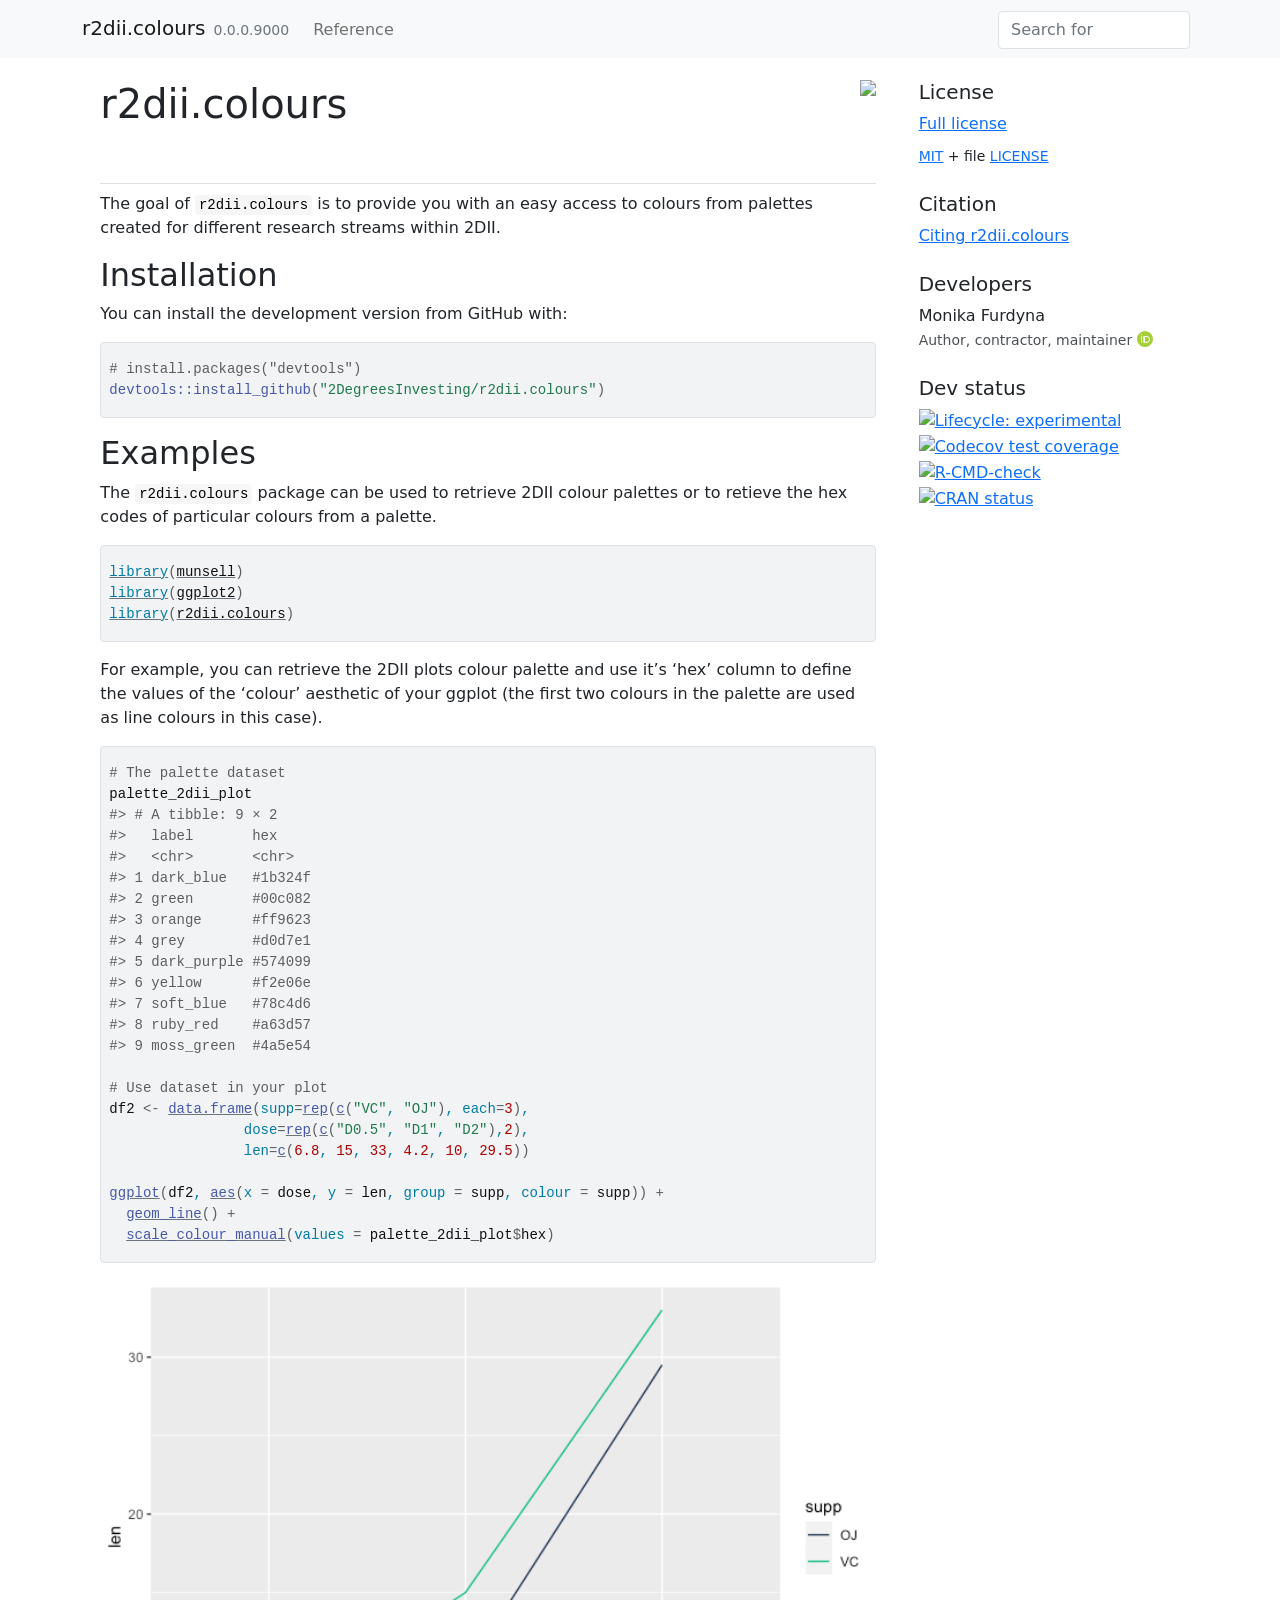
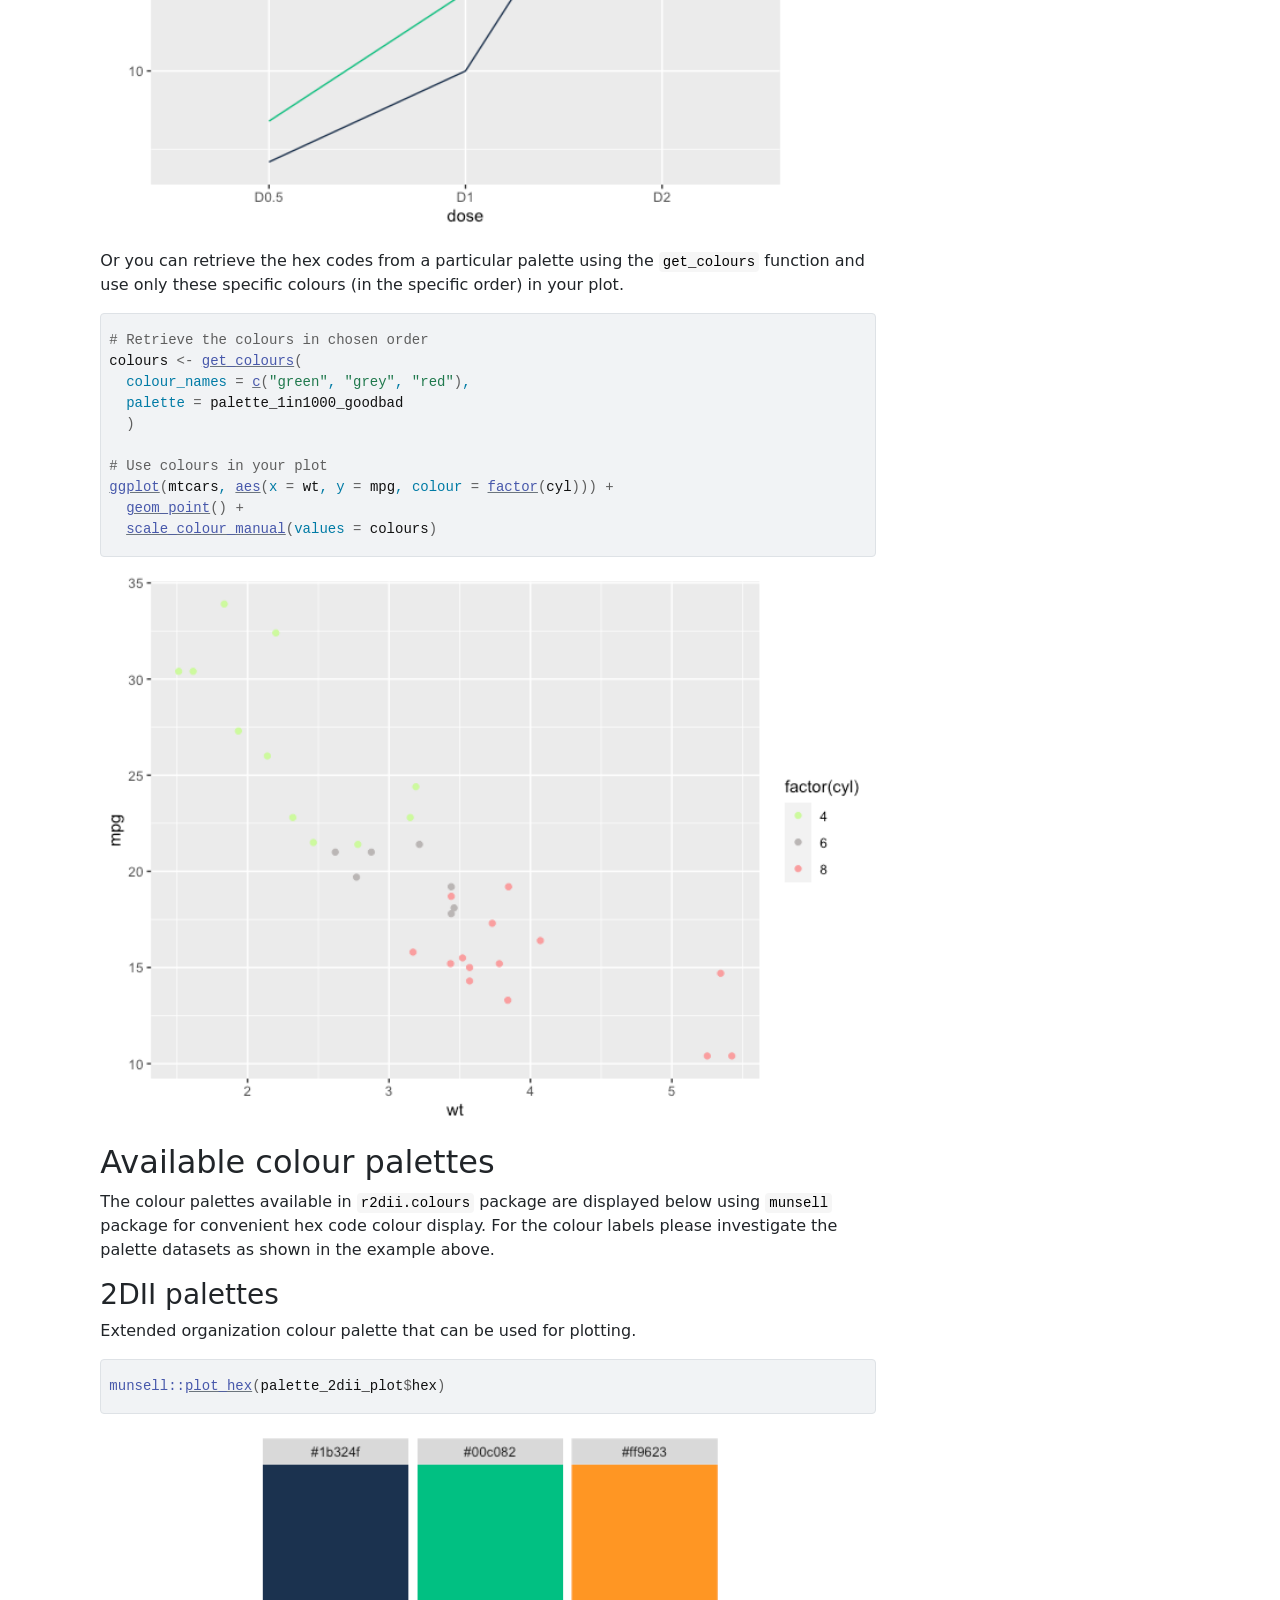
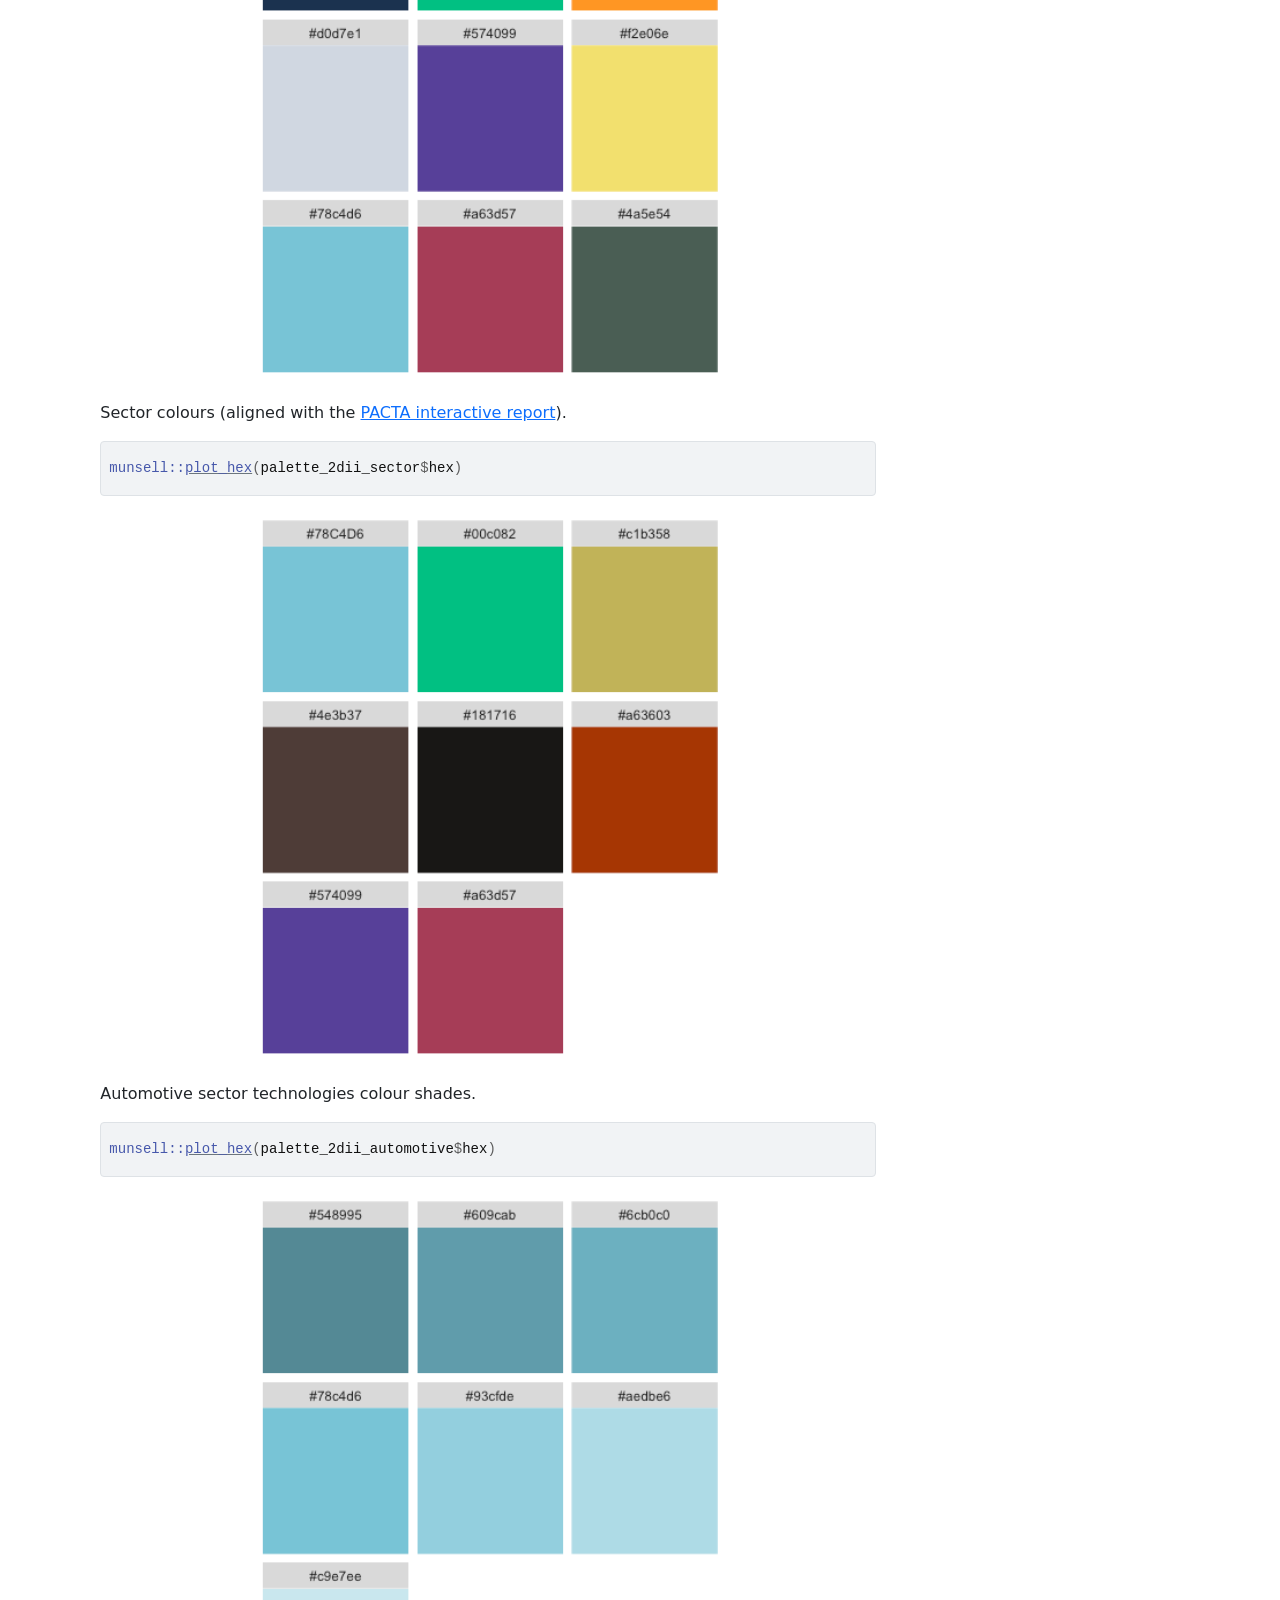
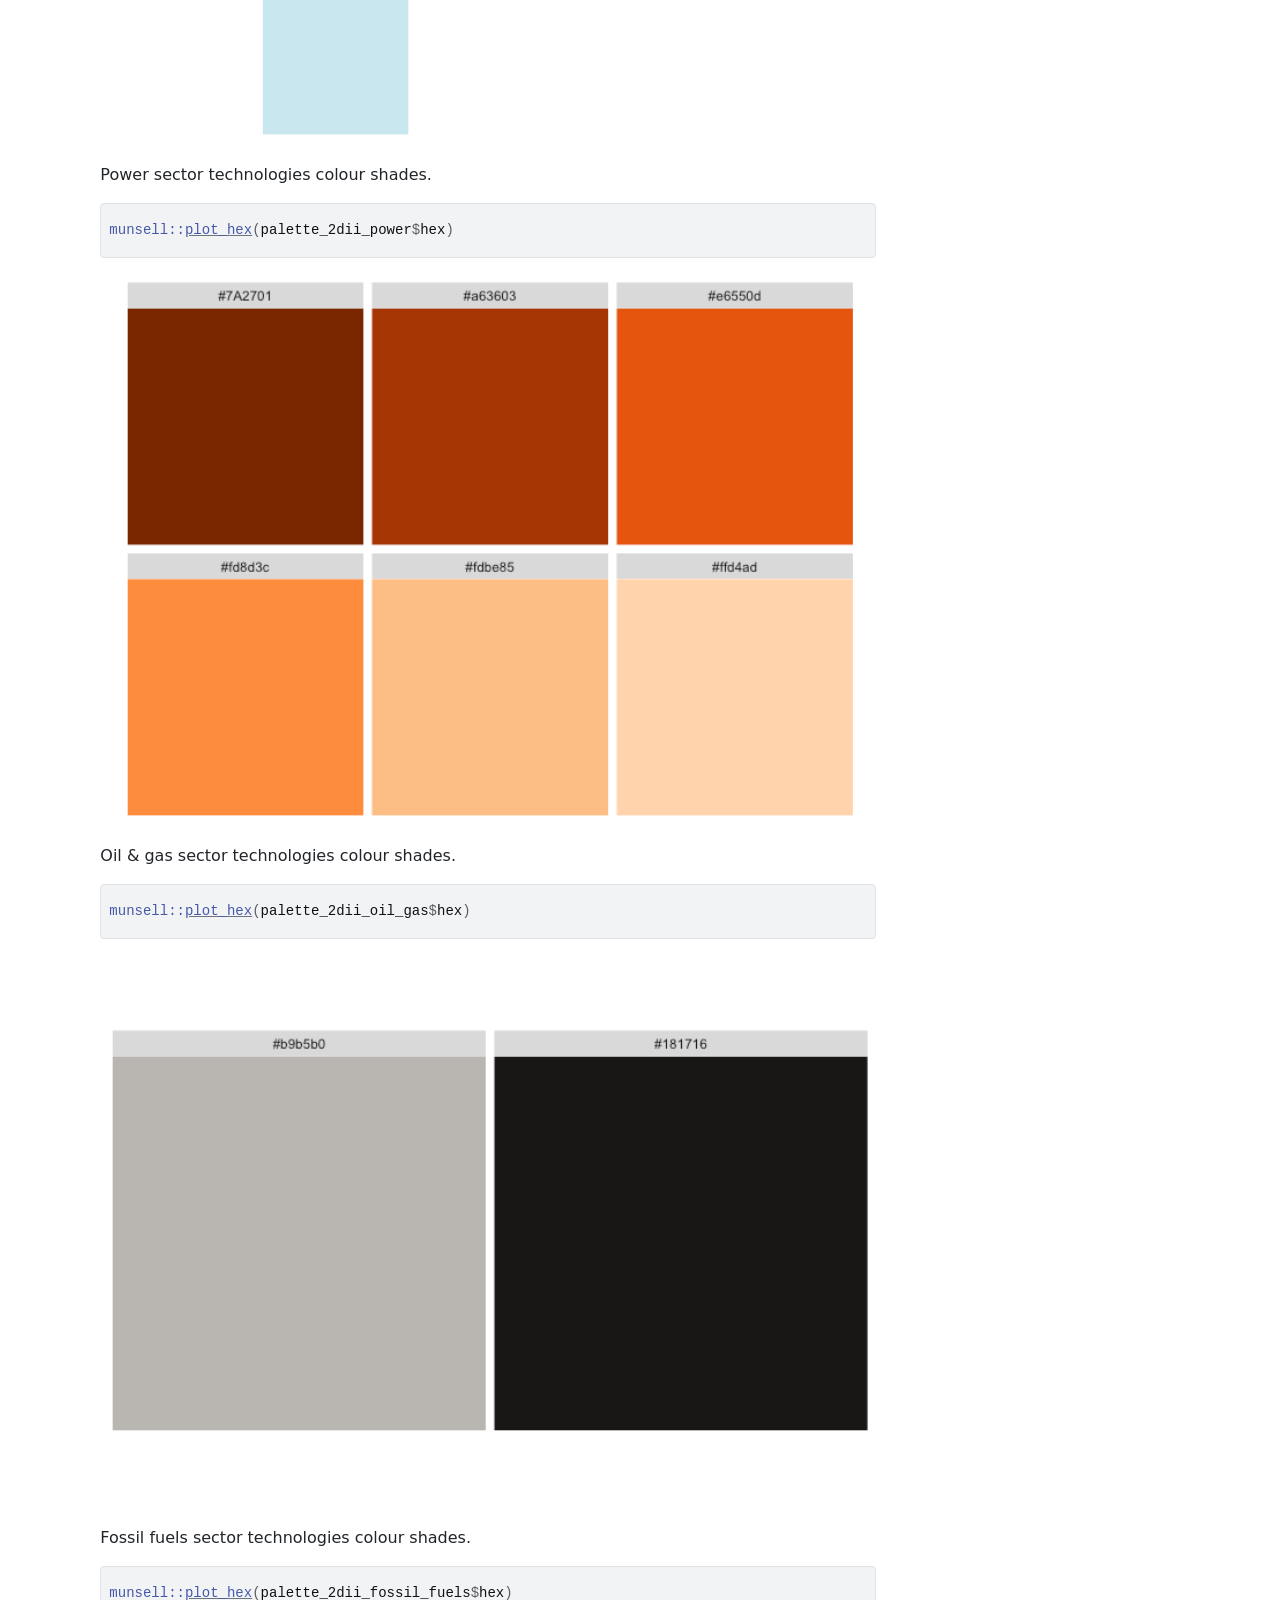
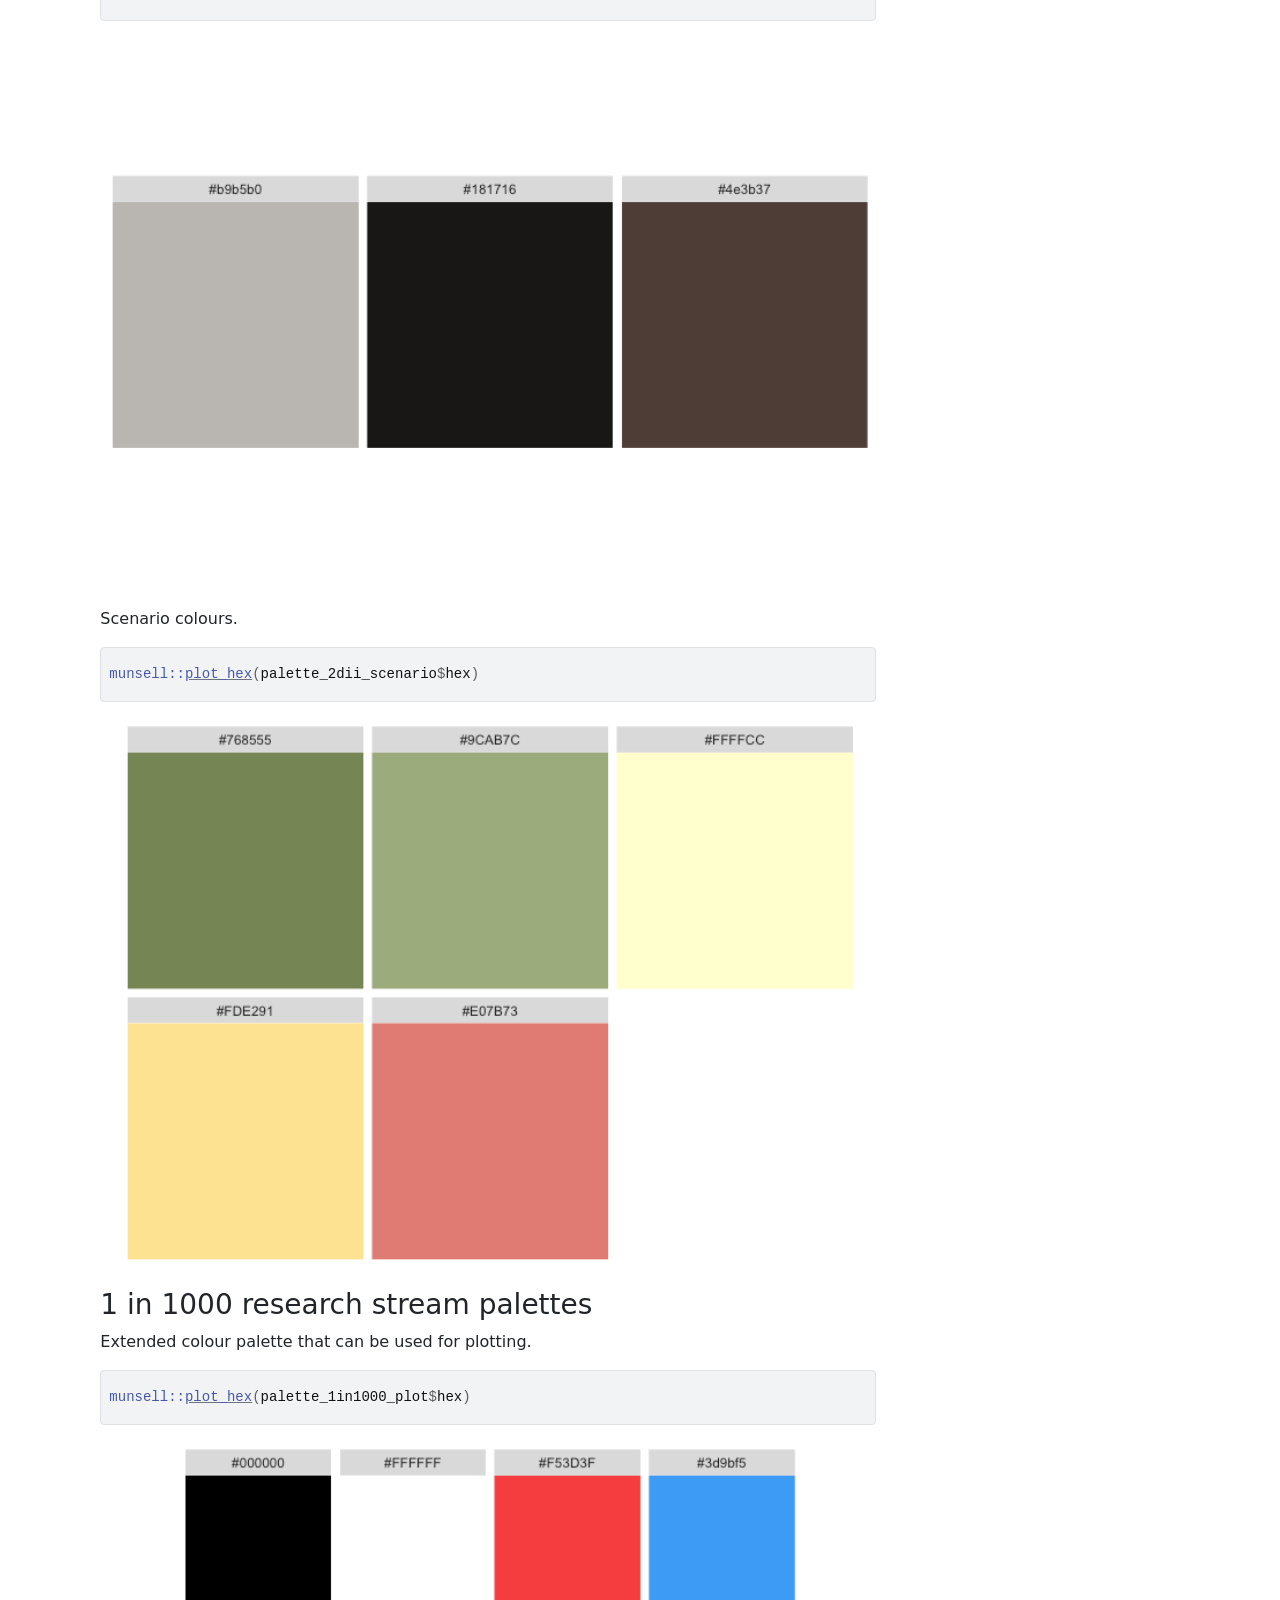
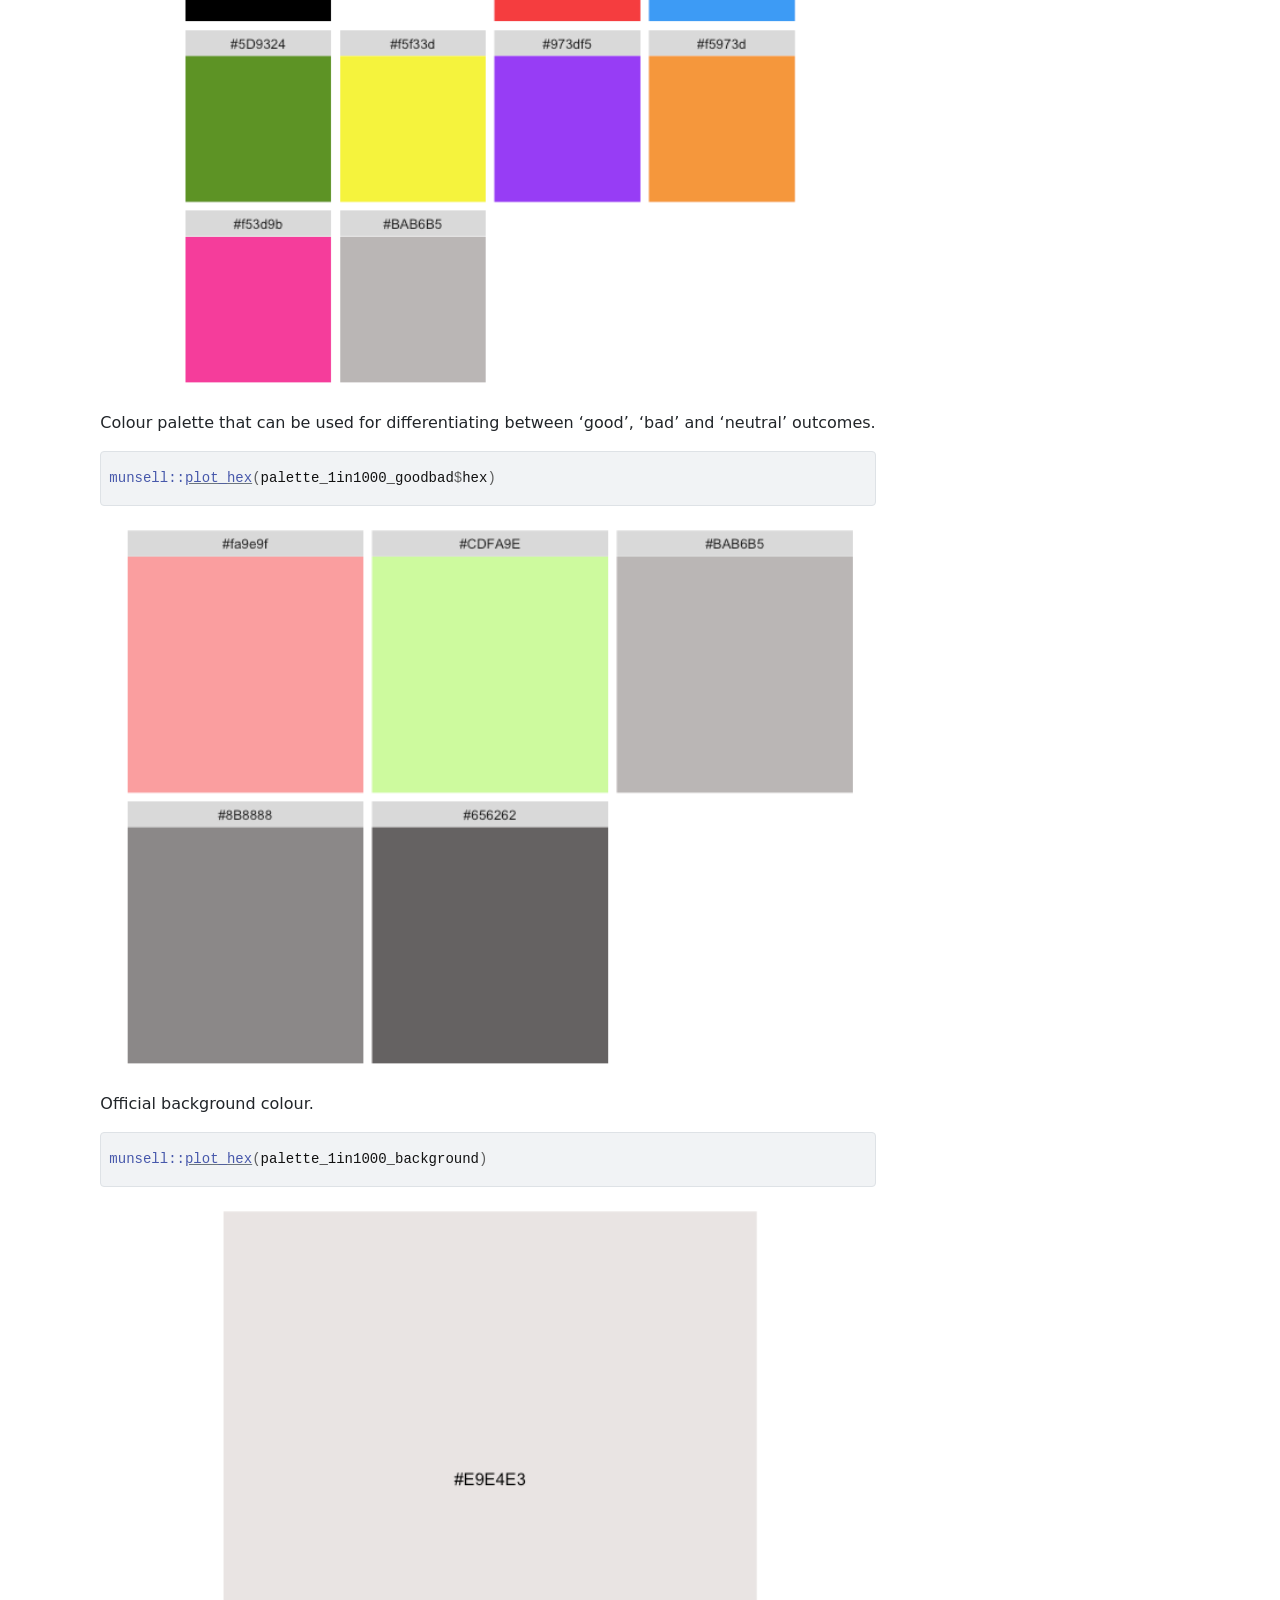
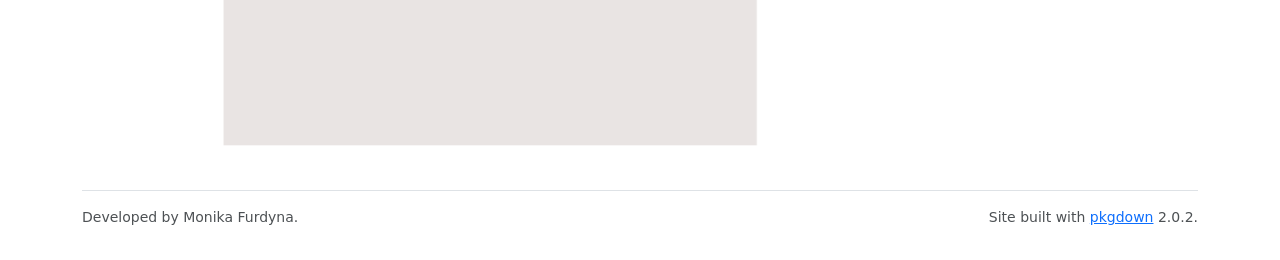
==== index.html @ 22b9a764 "Built site for r2dii.colours: 0.0.0.9000@6ce19b6" ====
<!DOCTYPE html>
<!-- Generated by pkgdown: do not edit by hand --><html lang="en">
<head>
<meta http-equiv="Content-Type" content="text/html; charset=UTF-8">
<meta charset="utf-8">
<meta http-equiv="X-UA-Compatible" content="IE=edge">
<meta name="viewport" content="width=device-width, initial-scale=1, shrink-to-fit=no">
<meta name="description" content="Get colour values from different colour palettes used by 2 Degrees 
  Investing (2DII) organization in their reserach streams. Different ways to 
  obtain the colour values are available: dataframe or a function call.">
<title>2 Degrees Investing Colour Palettes in Different Formats • r2dii.colours</title>
<script src="deps/jquery-3.6.0/jquery-3.6.0.min.js"></script><meta name="viewport" content="width=device-width, initial-scale=1, shrink-to-fit=no">
<link href="deps/bootstrap-5.1.0/bootstrap.min.css" rel="stylesheet">
<script src="deps/bootstrap-5.1.0/bootstrap.bundle.min.js"></script><!-- Font Awesome icons --><link rel="stylesheet" href="https://cdnjs.cloudflare.com/ajax/libs/font-awesome/5.12.1/css/all.min.css" integrity="sha256-mmgLkCYLUQbXn0B1SRqzHar6dCnv9oZFPEC1g1cwlkk=" crossorigin="anonymous">
<link rel="stylesheet" href="https://cdnjs.cloudflare.com/ajax/libs/font-awesome/5.12.1/css/v4-shims.min.css" integrity="sha256-wZjR52fzng1pJHwx4aV2AO3yyTOXrcDW7jBpJtTwVxw=" crossorigin="anonymous">
<!-- bootstrap-toc --><script src="https://cdn.rawgit.com/afeld/bootstrap-toc/v1.0.1/dist/bootstrap-toc.min.js"></script><!-- headroom.js --><script src="https://cdnjs.cloudflare.com/ajax/libs/headroom/0.11.0/headroom.min.js" integrity="sha256-AsUX4SJE1+yuDu5+mAVzJbuYNPHj/WroHuZ8Ir/CkE0=" crossorigin="anonymous"></script><script src="https://cdnjs.cloudflare.com/ajax/libs/headroom/0.11.0/jQuery.headroom.min.js" integrity="sha256-ZX/yNShbjqsohH1k95liqY9Gd8uOiE1S4vZc+9KQ1K4=" crossorigin="anonymous"></script><!-- clipboard.js --><script src="https://cdnjs.cloudflare.com/ajax/libs/clipboard.js/2.0.6/clipboard.min.js" integrity="sha256-inc5kl9MA1hkeYUt+EC3BhlIgyp/2jDIyBLS6k3UxPI=" crossorigin="anonymous"></script><!-- search --><script src="https://cdnjs.cloudflare.com/ajax/libs/fuse.js/6.4.6/fuse.js" integrity="sha512-zv6Ywkjyktsohkbp9bb45V6tEMoWhzFzXis+LrMehmJZZSys19Yxf1dopHx7WzIKxr5tK2dVcYmaCk2uqdjF4A==" crossorigin="anonymous"></script><script src="https://cdnjs.cloudflare.com/ajax/libs/autocomplete.js/0.38.0/autocomplete.jquery.min.js" integrity="sha512-GU9ayf+66Xx2TmpxqJpliWbT5PiGYxpaG8rfnBEk1LL8l1KGkRShhngwdXK1UgqhAzWpZHSiYPc09/NwDQIGyg==" crossorigin="anonymous"></script><script src="https://cdnjs.cloudflare.com/ajax/libs/mark.js/8.11.1/mark.min.js" integrity="sha512-5CYOlHXGh6QpOFA/TeTylKLWfB3ftPsde7AnmhuitiTX4K5SqCLBeKro6sPS8ilsz1Q4NRx3v8Ko2IBiszzdww==" crossorigin="anonymous"></script><!-- pkgdown --><script src="pkgdown.js"></script><meta property="og:title" content="2 Degrees Investing Colour Palettes in Different Formats">
<meta property="og:description" content="Get colour values from different colour palettes used by 2 Degrees 
  Investing (2DII) organization in their reserach streams. Different ways to 
  obtain the colour values are available: dataframe or a function call.">
<!-- mathjax --><script src="https://cdnjs.cloudflare.com/ajax/libs/mathjax/2.7.5/MathJax.js" integrity="sha256-nvJJv9wWKEm88qvoQl9ekL2J+k/RWIsaSScxxlsrv8k=" crossorigin="anonymous"></script><script src="https://cdnjs.cloudflare.com/ajax/libs/mathjax/2.7.5/config/TeX-AMS-MML_HTMLorMML.js" integrity="sha256-84DKXVJXs0/F8OTMzX4UR909+jtl4G7SPypPavF+GfA=" crossorigin="anonymous"></script><!--[if lt IE 9]>
<script src="https://oss.maxcdn.com/html5shiv/3.7.3/html5shiv.min.js"></script>
<script src="https://oss.maxcdn.com/respond/1.4.2/respond.min.js"></script>
<![endif]-->
</head>
<body>
    <a href="#main" class="visually-hidden-focusable">Skip to contents</a>
    

    <nav class="navbar fixed-top navbar-light navbar-expand-lg bg-light"><div class="container">
    
    <a class="navbar-brand me-2" href="index.html">r2dii.colours</a>

    <small class="nav-text text-muted me-auto" data-bs-toggle="tooltip" data-bs-placement="bottom" title="">0.0.0.9000</small>

    
    <button class="navbar-toggler" type="button" data-bs-toggle="collapse" data-bs-target="#navbar" aria-controls="navbar" aria-expanded="false" aria-label="Toggle navigation">
      <span class="navbar-toggler-icon"></span>
    </button>

    <div id="navbar" class="collapse navbar-collapse ms-3">
      <ul class="navbar-nav me-auto">
<li class="nav-item">
  <a class="nav-link" href="reference/index.html">Reference</a>
</li>
      </ul>
<form class="form-inline my-2 my-lg-0" role="search">
        <input type="search" class="form-control me-sm-2" aria-label="Toggle navigation" name="search-input" data-search-index="search.json" id="search-input" placeholder="Search for" autocomplete="off">
</form>

      <ul class="navbar-nav"></ul>
</div>

    
  </div>
</nav><div class="container template-home">
<div class="row">
  <main id="main" class="col-md-9"><div class="section level1">
<div class="page-header"><h1 id="r2diicolours-">r2dii.colours <a href="https://github.com/2DegreesInvesting/r2dii.colours" class="external-link"><img src="https://imgur.com/A5ASZPE.png" align="right" style="height:43px;"></a>
<a class="anchor" aria-label="anchor" href="#r2diicolours-"></a>
</h1></div>
<!-- badges: start -->

<p>The goal of <code>r2dii.colours</code> is to provide you with an easy access to colours from palettes created for different research streams within 2DII.</p>
<div class="section level2">
<h2 id="installation">Installation<a class="anchor" aria-label="anchor" href="#installation"></a>
</h2>
<p>You can install the development version from GitHub with:</p>
<div class="sourceCode" id="cb1"><pre class="downlit sourceCode r">
<code class="sourceCode R"><span class="co"># install.packages("devtools")</span>
<span class="fu">devtools</span><span class="fu">::</span><span class="fu">install_github</span><span class="op">(</span><span class="st">"2DegreesInvesting/r2dii.colours"</span><span class="op">)</span></code></pre></div>
</div>
<div class="section level2">
<h2 id="examples">Examples<a class="anchor" aria-label="anchor" href="#examples"></a>
</h2>
<p>The <code>r2dii.colours</code> package can be used to retrieve 2DII colour palettes or to retieve the hex codes of particular colours from a palette.</p>
<div class="sourceCode" id="cb2"><pre class="downlit sourceCode r">
<code class="sourceCode R"><span class="kw"><a href="https://rdrr.io/r/base/library.html" class="external-link">library</a></span><span class="op">(</span><span class="va"><a href="https://cran.r-project.org/package=munsell" class="external-link">munsell</a></span><span class="op">)</span>
<span class="kw"><a href="https://rdrr.io/r/base/library.html" class="external-link">library</a></span><span class="op">(</span><span class="va"><a href="https://ggplot2.tidyverse.org" class="external-link">ggplot2</a></span><span class="op">)</span>
<span class="kw"><a href="https://rdrr.io/r/base/library.html" class="external-link">library</a></span><span class="op">(</span><span class="va"><a href="https://2degreesinvesting.github.io/r2dii.colours">r2dii.colours</a></span><span class="op">)</span></code></pre></div>
<p>For example, you can retrieve the 2DII plots colour palette and use it’s ‘hex’ column to define the values of the ‘colour’ aesthetic of your ggplot (the first two colours in the palette are used as line colours in this case).</p>
<div class="sourceCode" id="cb3"><pre class="downlit sourceCode r">
<code class="sourceCode R"><span class="co"># The palette dataset</span>
<span class="va">palette_2dii_plot</span>
<span class="co">#&gt; # A tibble: 9 × 2</span>
<span class="co">#&gt;   label       hex    </span>
<span class="co">#&gt;   &lt;chr&gt;       &lt;chr&gt;  </span>
<span class="co">#&gt; 1 dark_blue   #1b324f</span>
<span class="co">#&gt; 2 green       #00c082</span>
<span class="co">#&gt; 3 orange      #ff9623</span>
<span class="co">#&gt; 4 grey        #d0d7e1</span>
<span class="co">#&gt; 5 dark_purple #574099</span>
<span class="co">#&gt; 6 yellow      #f2e06e</span>
<span class="co">#&gt; 7 soft_blue   #78c4d6</span>
<span class="co">#&gt; 8 ruby_red    #a63d57</span>
<span class="co">#&gt; 9 moss_green  #4a5e54</span>

<span class="co"># Use dataset in your plot</span>
<span class="va">df2</span> <span class="op">&lt;-</span> <span class="fu"><a href="https://rdrr.io/r/base/data.frame.html" class="external-link">data.frame</a></span><span class="op">(</span>supp<span class="op">=</span><span class="fu"><a href="https://rdrr.io/r/base/rep.html" class="external-link">rep</a></span><span class="op">(</span><span class="fu"><a href="https://rdrr.io/r/base/c.html" class="external-link">c</a></span><span class="op">(</span><span class="st">"VC"</span>, <span class="st">"OJ"</span><span class="op">)</span>, each<span class="op">=</span><span class="fl">3</span><span class="op">)</span>,
                dose<span class="op">=</span><span class="fu"><a href="https://rdrr.io/r/base/rep.html" class="external-link">rep</a></span><span class="op">(</span><span class="fu"><a href="https://rdrr.io/r/base/c.html" class="external-link">c</a></span><span class="op">(</span><span class="st">"D0.5"</span>, <span class="st">"D1"</span>, <span class="st">"D2"</span><span class="op">)</span>,<span class="fl">2</span><span class="op">)</span>,
                len<span class="op">=</span><span class="fu"><a href="https://rdrr.io/r/base/c.html" class="external-link">c</a></span><span class="op">(</span><span class="fl">6.8</span>, <span class="fl">15</span>, <span class="fl">33</span>, <span class="fl">4.2</span>, <span class="fl">10</span>, <span class="fl">29.5</span><span class="op">)</span><span class="op">)</span>

<span class="fu"><a href="https://ggplot2.tidyverse.org/reference/ggplot.html" class="external-link">ggplot</a></span><span class="op">(</span><span class="va">df2</span>, <span class="fu"><a href="https://ggplot2.tidyverse.org/reference/aes.html" class="external-link">aes</a></span><span class="op">(</span>x <span class="op">=</span> <span class="va">dose</span>, y <span class="op">=</span> <span class="va">len</span>, group <span class="op">=</span> <span class="va">supp</span>, colour <span class="op">=</span> <span class="va">supp</span><span class="op">)</span><span class="op">)</span> <span class="op">+</span> 
  <span class="fu"><a href="https://ggplot2.tidyverse.org/reference/geom_path.html" class="external-link">geom_line</a></span><span class="op">(</span><span class="op">)</span> <span class="op">+</span>
  <span class="fu"><a href="https://ggplot2.tidyverse.org/reference/scale_manual.html" class="external-link">scale_colour_manual</a></span><span class="op">(</span>values <span class="op">=</span> <span class="va">palette_2dii_plot</span><span class="op">$</span><span class="va">hex</span><span class="op">)</span></code></pre></div>
<p><img src="reference/figures/README-unnamed-chunk-2-1.png" width="100%" style="display: block; margin: auto auto auto 0;"></p>
<p>Or you can retrieve the hex codes from a particular palette using the <code>get_colours</code> function and use only these specific colours (in the specific order) in your plot.</p>
<div class="sourceCode" id="cb4"><pre class="downlit sourceCode r">
<code class="sourceCode R"><span class="co"># Retrieve the colours in chosen order</span>
<span class="va">colours</span> <span class="op">&lt;-</span> <span class="fu"><a href="reference/get_colours.html">get_colours</a></span><span class="op">(</span>
  colour_names <span class="op">=</span> <span class="fu"><a href="https://rdrr.io/r/base/c.html" class="external-link">c</a></span><span class="op">(</span><span class="st">"green"</span>, <span class="st">"grey"</span>, <span class="st">"red"</span><span class="op">)</span>, 
  palette <span class="op">=</span> <span class="va">palette_1in1000_goodbad</span>
  <span class="op">)</span>

<span class="co"># Use colours in your plot</span>
<span class="fu"><a href="https://ggplot2.tidyverse.org/reference/ggplot.html" class="external-link">ggplot</a></span><span class="op">(</span><span class="va">mtcars</span>, <span class="fu"><a href="https://ggplot2.tidyverse.org/reference/aes.html" class="external-link">aes</a></span><span class="op">(</span>x <span class="op">=</span> <span class="va">wt</span>, y <span class="op">=</span> <span class="va">mpg</span>, colour <span class="op">=</span> <span class="fu"><a href="https://rdrr.io/r/base/factor.html" class="external-link">factor</a></span><span class="op">(</span><span class="va">cyl</span><span class="op">)</span><span class="op">)</span><span class="op">)</span> <span class="op">+</span> 
  <span class="fu"><a href="https://ggplot2.tidyverse.org/reference/geom_point.html" class="external-link">geom_point</a></span><span class="op">(</span><span class="op">)</span> <span class="op">+</span>
  <span class="fu"><a href="https://ggplot2.tidyverse.org/reference/scale_manual.html" class="external-link">scale_colour_manual</a></span><span class="op">(</span>values <span class="op">=</span> <span class="va">colours</span><span class="op">)</span></code></pre></div>
<p><img src="reference/figures/README-unnamed-chunk-3-1.png" width="100%" style="display: block; margin: auto auto auto 0;"></p>
</div>
<div class="section level2">
<h2 id="available-colour-palettes">Available colour palettes<a class="anchor" aria-label="anchor" href="#available-colour-palettes"></a>
</h2>
<p>The colour palettes available in <code>r2dii.colours</code> package are displayed below using <code>munsell</code> package for convenient hex code colour display. For the colour labels please investigate the palette datasets as shown in the example above.</p>
<div class="section level3">
<h3 id="2dii-palettes">2DII palettes<a class="anchor" aria-label="anchor" href="#2dii-palettes"></a>
</h3>
<p>Extended organization colour palette that can be used for plotting.</p>
<div class="sourceCode" id="cb5"><pre class="downlit sourceCode r">
<code class="sourceCode R"><span class="fu">munsell</span><span class="fu">::</span><span class="fu"><a href="https://rdrr.io/pkg/munsell/man/plot_hex.html" class="external-link">plot_hex</a></span><span class="op">(</span><span class="va">palette_2dii_plot</span><span class="op">$</span><span class="va">hex</span><span class="op">)</span></code></pre></div>
<p><img src="reference/figures/README-unnamed-chunk-4-1.png" width="100%" style="display: block; margin: auto auto auto 0;"></p>
<p>Sector colours (aligned with the <a href="https://2degreesinvesting.github.io/SampleReports/SampleGeneralReport/index.html" class="external-link">PACTA interactive report</a>).</p>
<div class="sourceCode" id="cb6"><pre class="downlit sourceCode r">
<code class="sourceCode R"><span class="fu">munsell</span><span class="fu">::</span><span class="fu"><a href="https://rdrr.io/pkg/munsell/man/plot_hex.html" class="external-link">plot_hex</a></span><span class="op">(</span><span class="va">palette_2dii_sector</span><span class="op">$</span><span class="va">hex</span><span class="op">)</span></code></pre></div>
<p><img src="reference/figures/README-unnamed-chunk-5-1.png" width="100%" style="display: block; margin: auto auto auto 0;"></p>
<p>Automotive sector technologies colour shades.</p>
<div class="sourceCode" id="cb7"><pre class="downlit sourceCode r">
<code class="sourceCode R"><span class="fu">munsell</span><span class="fu">::</span><span class="fu"><a href="https://rdrr.io/pkg/munsell/man/plot_hex.html" class="external-link">plot_hex</a></span><span class="op">(</span><span class="va">palette_2dii_automotive</span><span class="op">$</span><span class="va">hex</span><span class="op">)</span></code></pre></div>
<p><img src="reference/figures/README-unnamed-chunk-6-1.png" width="100%" style="display: block; margin: auto auto auto 0;"></p>
<p>Power sector technologies colour shades.</p>
<div class="sourceCode" id="cb8"><pre class="downlit sourceCode r">
<code class="sourceCode R"><span class="fu">munsell</span><span class="fu">::</span><span class="fu"><a href="https://rdrr.io/pkg/munsell/man/plot_hex.html" class="external-link">plot_hex</a></span><span class="op">(</span><span class="va">palette_2dii_power</span><span class="op">$</span><span class="va">hex</span><span class="op">)</span></code></pre></div>
<p><img src="reference/figures/README-unnamed-chunk-7-1.png" width="100%" style="display: block; margin: auto auto auto 0;"></p>
<p>Oil &amp; gas sector technologies colour shades.</p>
<div class="sourceCode" id="cb9"><pre class="downlit sourceCode r">
<code class="sourceCode R"><span class="fu">munsell</span><span class="fu">::</span><span class="fu"><a href="https://rdrr.io/pkg/munsell/man/plot_hex.html" class="external-link">plot_hex</a></span><span class="op">(</span><span class="va">palette_2dii_oil_gas</span><span class="op">$</span><span class="va">hex</span><span class="op">)</span></code></pre></div>
<p><img src="reference/figures/README-unnamed-chunk-8-1.png" width="100%" style="display: block; margin: auto auto auto 0;"></p>
<p>Fossil fuels sector technologies colour shades.</p>
<div class="sourceCode" id="cb10"><pre class="downlit sourceCode r">
<code class="sourceCode R"><span class="fu">munsell</span><span class="fu">::</span><span class="fu"><a href="https://rdrr.io/pkg/munsell/man/plot_hex.html" class="external-link">plot_hex</a></span><span class="op">(</span><span class="va">palette_2dii_fossil_fuels</span><span class="op">$</span><span class="va">hex</span><span class="op">)</span></code></pre></div>
<p><img src="reference/figures/README-unnamed-chunk-9-1.png" width="100%" style="display: block; margin: auto auto auto 0;"></p>
<p>Scenario colours.</p>
<div class="sourceCode" id="cb11"><pre class="downlit sourceCode r">
<code class="sourceCode R"><span class="fu">munsell</span><span class="fu">::</span><span class="fu"><a href="https://rdrr.io/pkg/munsell/man/plot_hex.html" class="external-link">plot_hex</a></span><span class="op">(</span><span class="va">palette_2dii_scenario</span><span class="op">$</span><span class="va">hex</span><span class="op">)</span></code></pre></div>
<p><img src="reference/figures/README-unnamed-chunk-10-1.png" width="100%" style="display: block; margin: auto auto auto 0;"></p>
</div>
<div class="section level3">
<h3 id="1-in-1000-research-stream-palettes">1 in 1000 research stream palettes<a class="anchor" aria-label="anchor" href="#1-in-1000-research-stream-palettes"></a>
</h3>
<p>Extended colour palette that can be used for plotting.</p>
<div class="sourceCode" id="cb12"><pre class="downlit sourceCode r">
<code class="sourceCode R"><span class="fu">munsell</span><span class="fu">::</span><span class="fu"><a href="https://rdrr.io/pkg/munsell/man/plot_hex.html" class="external-link">plot_hex</a></span><span class="op">(</span><span class="va">palette_1in1000_plot</span><span class="op">$</span><span class="va">hex</span><span class="op">)</span></code></pre></div>
<p><img src="reference/figures/README-unnamed-chunk-11-1.png" width="100%" style="display: block; margin: auto auto auto 0;"></p>
<p>Colour palette that can be used for differentiating between ‘good’, ‘bad’ and ‘neutral’ outcomes.</p>
<div class="sourceCode" id="cb13"><pre class="downlit sourceCode r">
<code class="sourceCode R"><span class="fu">munsell</span><span class="fu">::</span><span class="fu"><a href="https://rdrr.io/pkg/munsell/man/plot_hex.html" class="external-link">plot_hex</a></span><span class="op">(</span><span class="va">palette_1in1000_goodbad</span><span class="op">$</span><span class="va">hex</span><span class="op">)</span></code></pre></div>
<p><img src="reference/figures/README-unnamed-chunk-12-1.png" width="100%" style="display: block; margin: auto auto auto 0;"></p>
<p>Official background colour.</p>
<div class="sourceCode" id="cb14"><pre class="downlit sourceCode r">
<code class="sourceCode R"><span class="fu">munsell</span><span class="fu">::</span><span class="fu"><a href="https://rdrr.io/pkg/munsell/man/plot_hex.html" class="external-link">plot_hex</a></span><span class="op">(</span><span class="va">palette_1in1000_background</span><span class="op">)</span></code></pre></div>
<p><img src="reference/figures/README-unnamed-chunk-13-1.png" width="100%" style="display: block; margin: auto auto auto 0;"></p>
</div>
</div>
</div>
  </main><aside class="col-md-3"><div class="license">
<h2 data-toc-skip>License</h2>
<ul class="list-unstyled">
<li><a href="LICENSE.html">Full license</a></li>
<li><small><a href="https://opensource.org/licenses/mit-license.php" class="external-link">MIT</a> + file <a href="LICENSE-text.html">LICENSE</a></small></li>
</ul>
</div>


<div class="citation">
<h2 data-toc-skip>Citation</h2>
<ul class="list-unstyled">
<li><a href="authors.html#citation">Citing r2dii.colours</a></li>
</ul>
</div>

<div class="developers">
<h2 data-toc-skip>Developers</h2>
<ul class="list-unstyled">
<li>Monika Furdyna <br><small class="roles"> Author, contractor, maintainer </small> <a href="https://orcid.org/0000-0002-3728-0646" target="orcid.widget" aria-label="ORCID" class="external-link"><span class="fab fa-orcid orcid" aria-hidden="true"></span></a> </li>
</ul>
</div>

<div class="dev-status">
<h2 data-toc-skip>Dev status</h2>
<ul class="list-unstyled">
<li><a href="https://lifecycle.r-lib.org/articles/stages.html" class="external-link"><img src="https://img.shields.io/badge/lifecycle-experimental-orange.svg" alt="Lifecycle: experimental"></a></li>
<li><a href="https://app.codecov.io/gh/2DegreesInvesting/r2dii.colours?branch=master" class="external-link"><img src="https://codecov.io/gh/2DegreesInvesting/r2dii.colours/branch/master/graph/badge.svg" alt="Codecov test coverage"></a></li>
<li><a href="https://github.com/2DegreesInvesting/r2dii.colours/actions" class="external-link"><img src="https://github.com/2DegreesInvesting/r2dii.colours/workflows/R-CMD-check/badge.svg" alt="R-CMD-check"></a></li>
<li><a href="https://CRAN.R-project.org/package=r2dii.colours" class="external-link"><img src="https://www.r-pkg.org/badges/version/r2dii.colours" alt="CRAN status"></a></li>
</ul>
</div>

  </aside>
</div>


    <footer><div class="pkgdown-footer-left">
  <p></p>
<p>Developed by Monika Furdyna.</p>
</div>

<div class="pkgdown-footer-right">
  <p></p>
<p>Site built with <a href="https://pkgdown.r-lib.org/" class="external-link">pkgdown</a> 2.0.2.</p>
</div>

    </footer>
</div>

  

  

  </body>
</html>
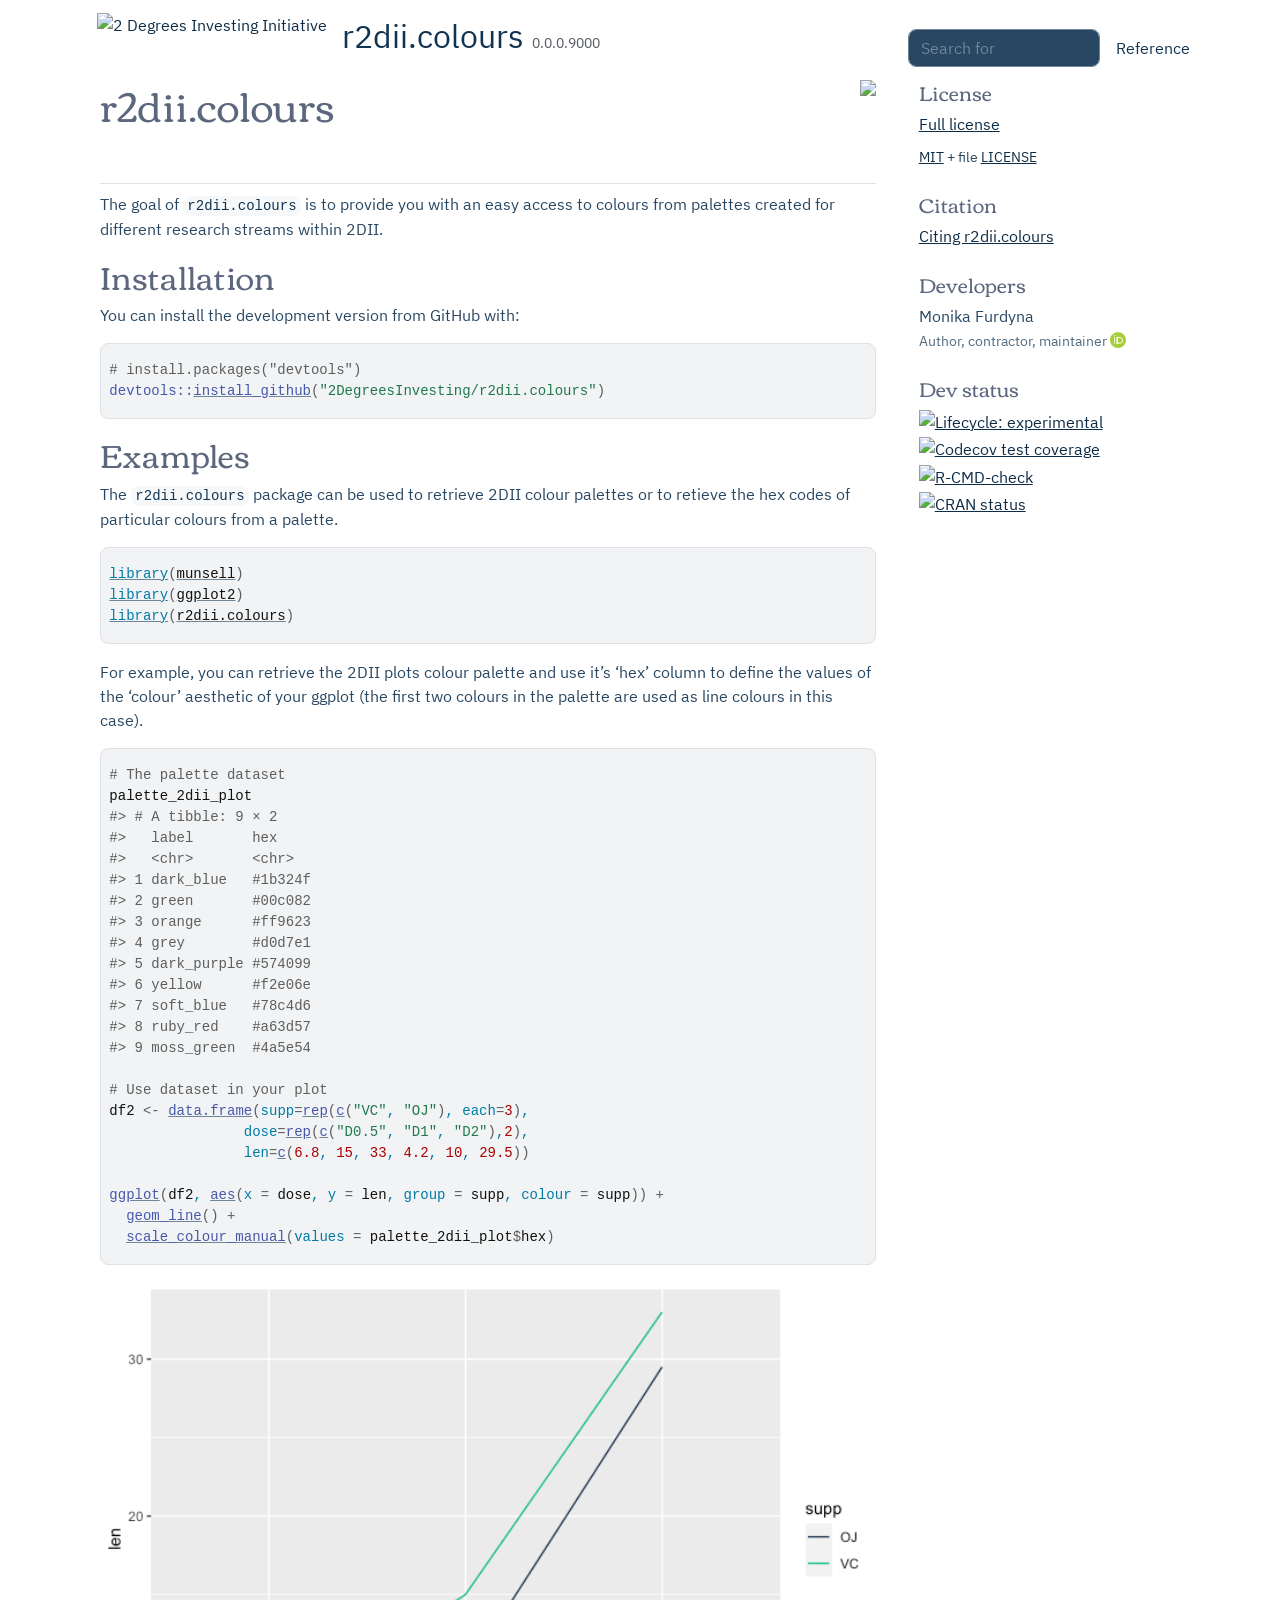
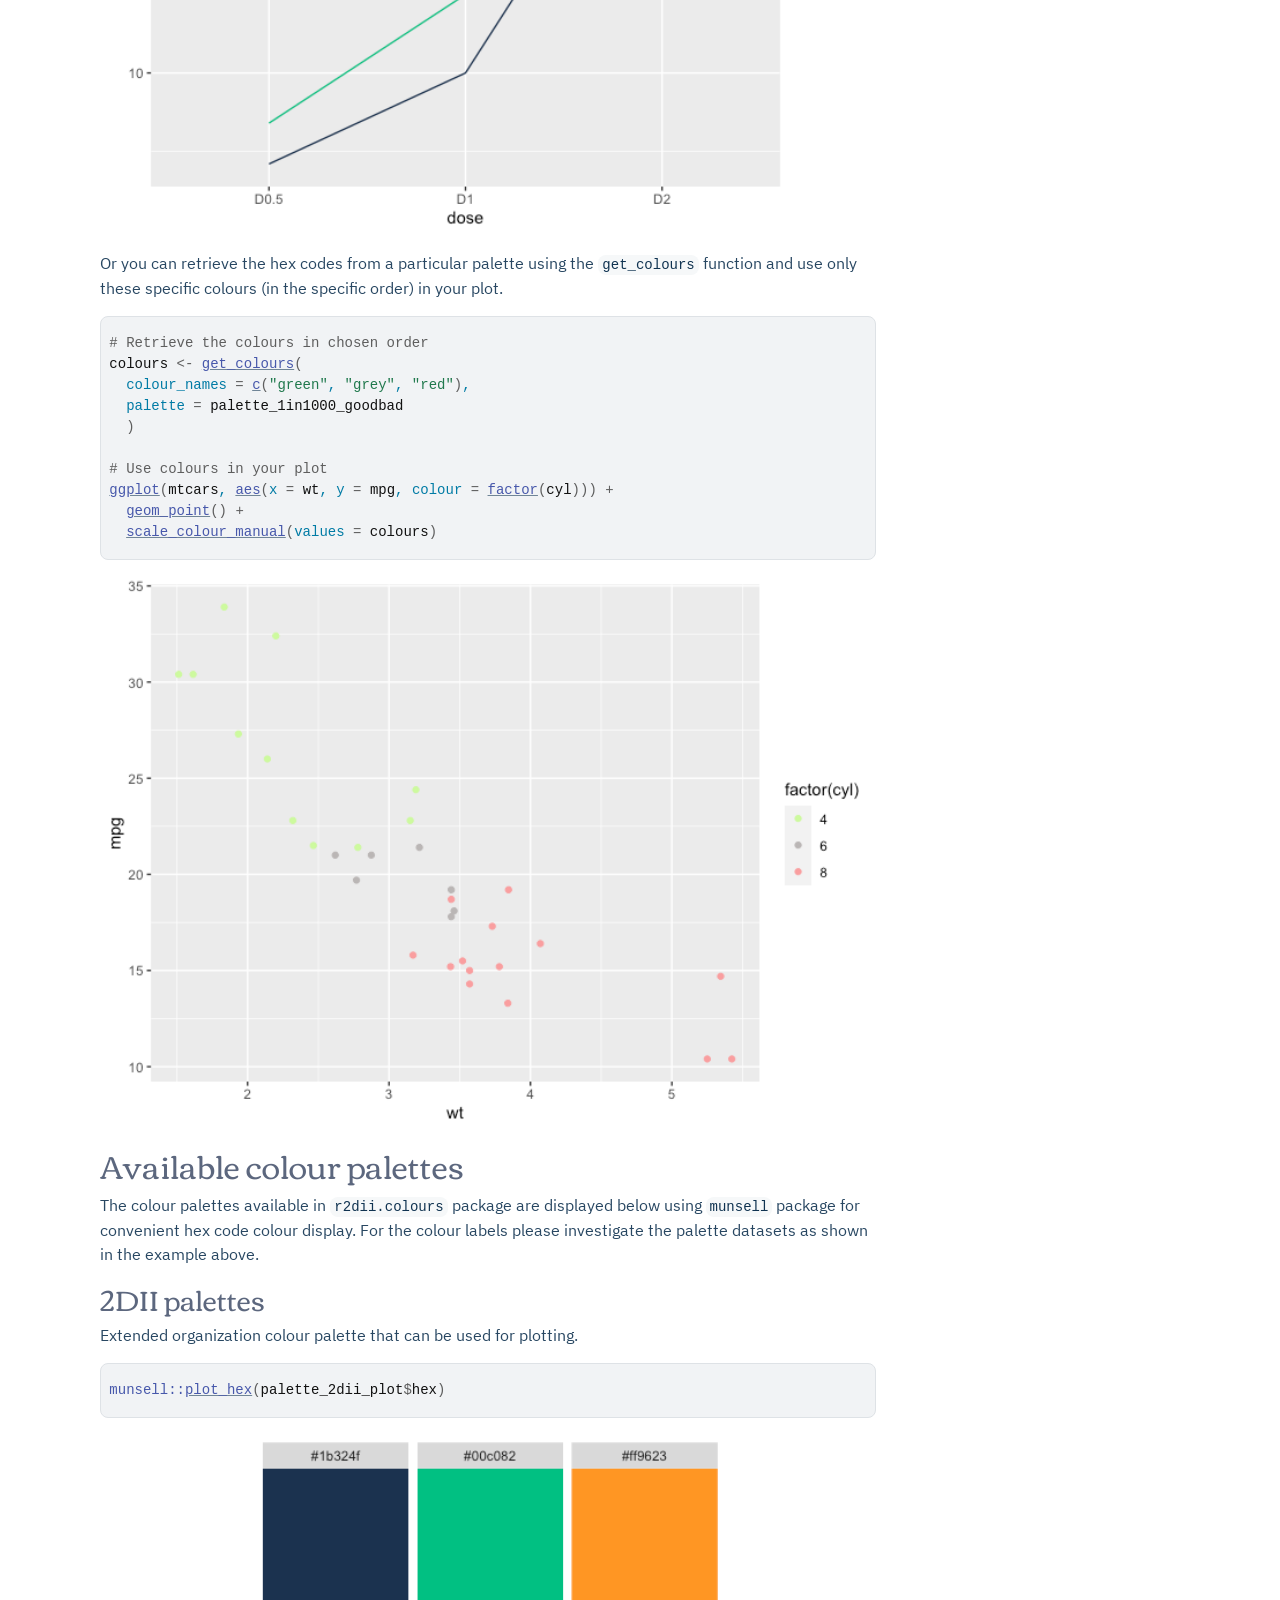
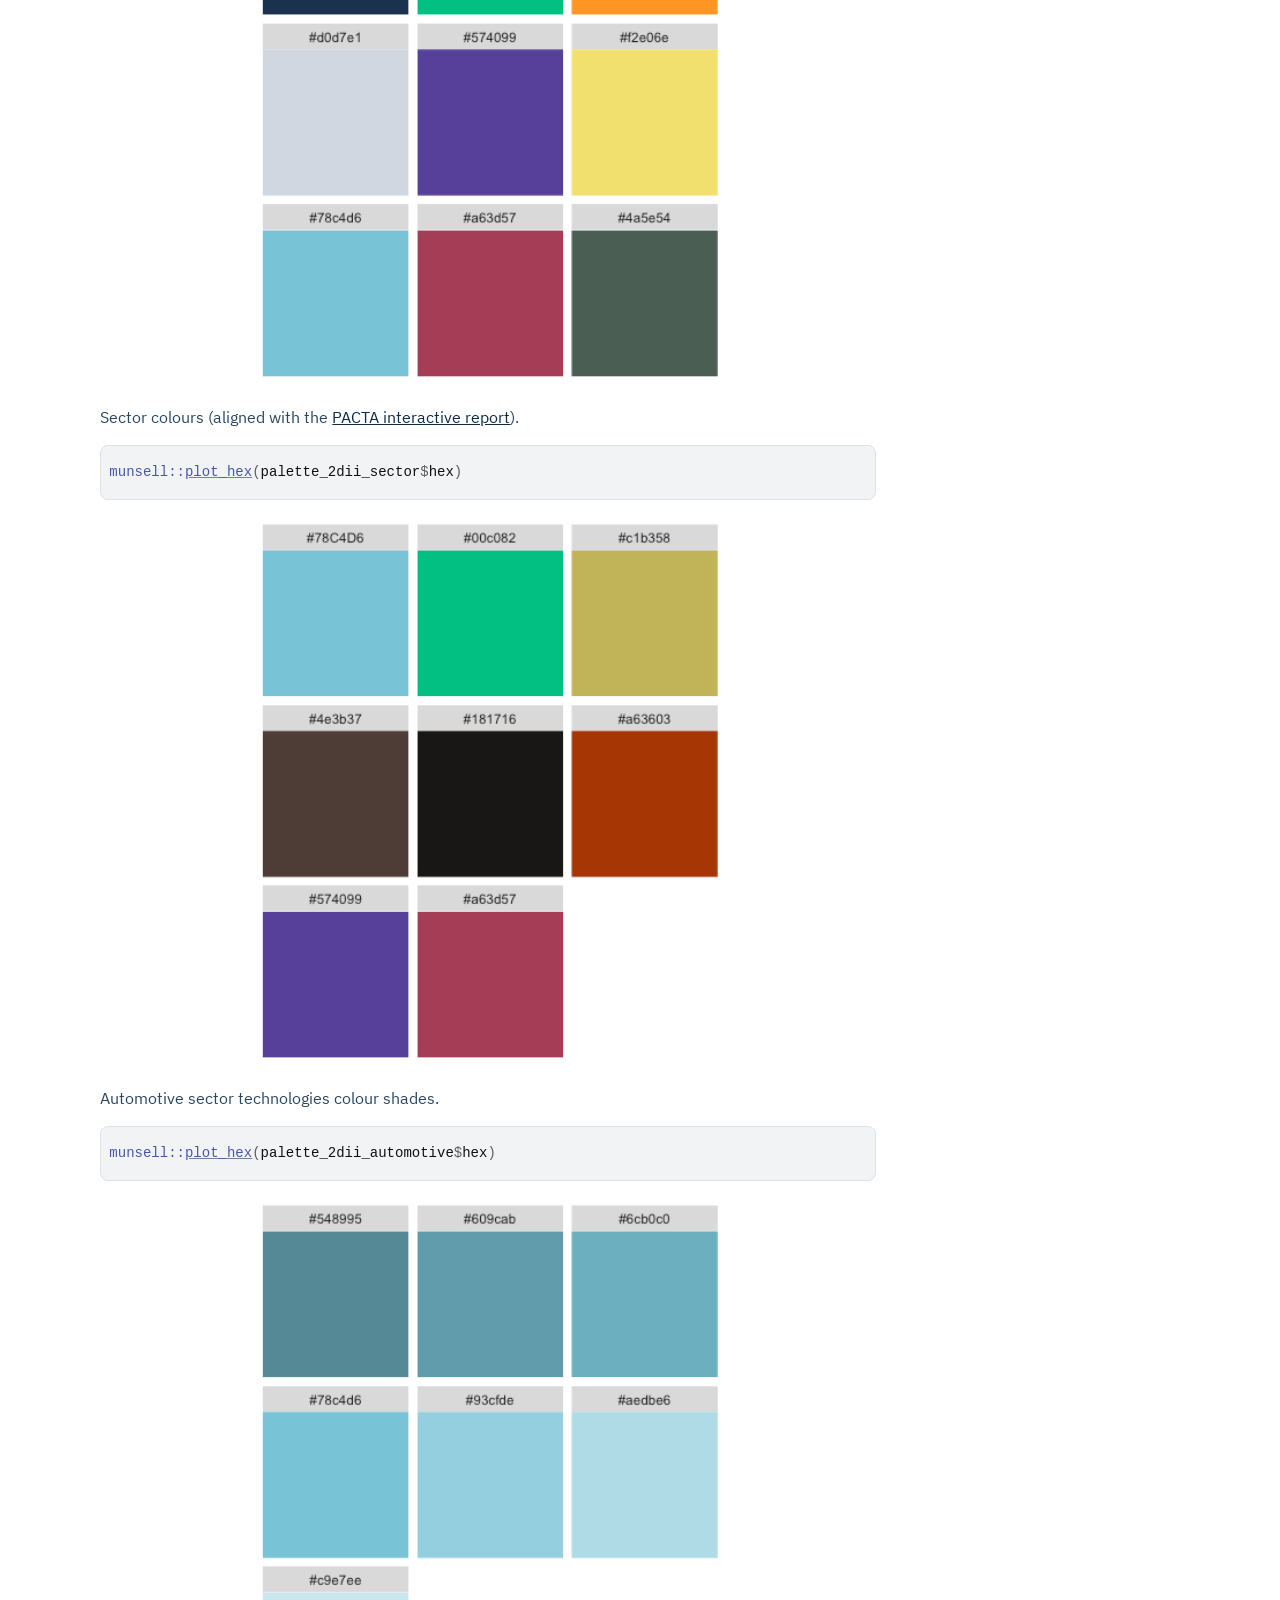
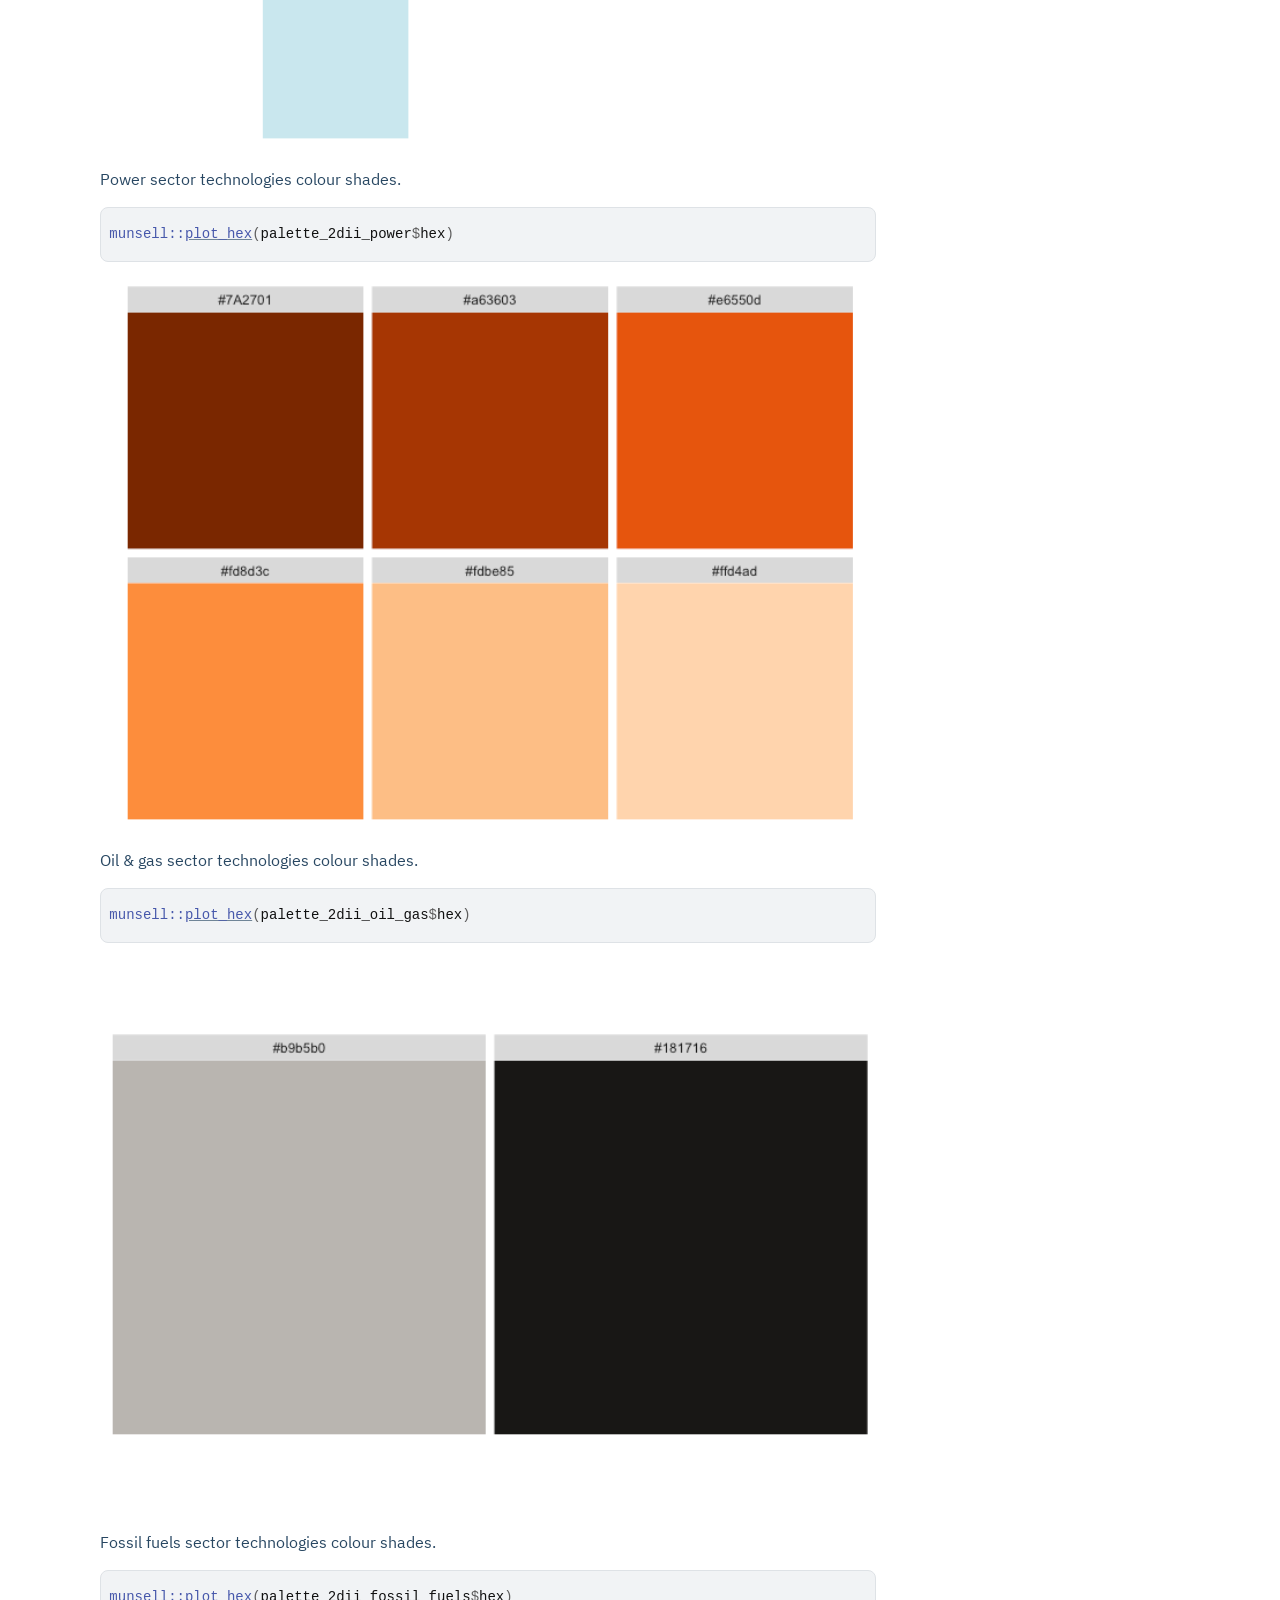
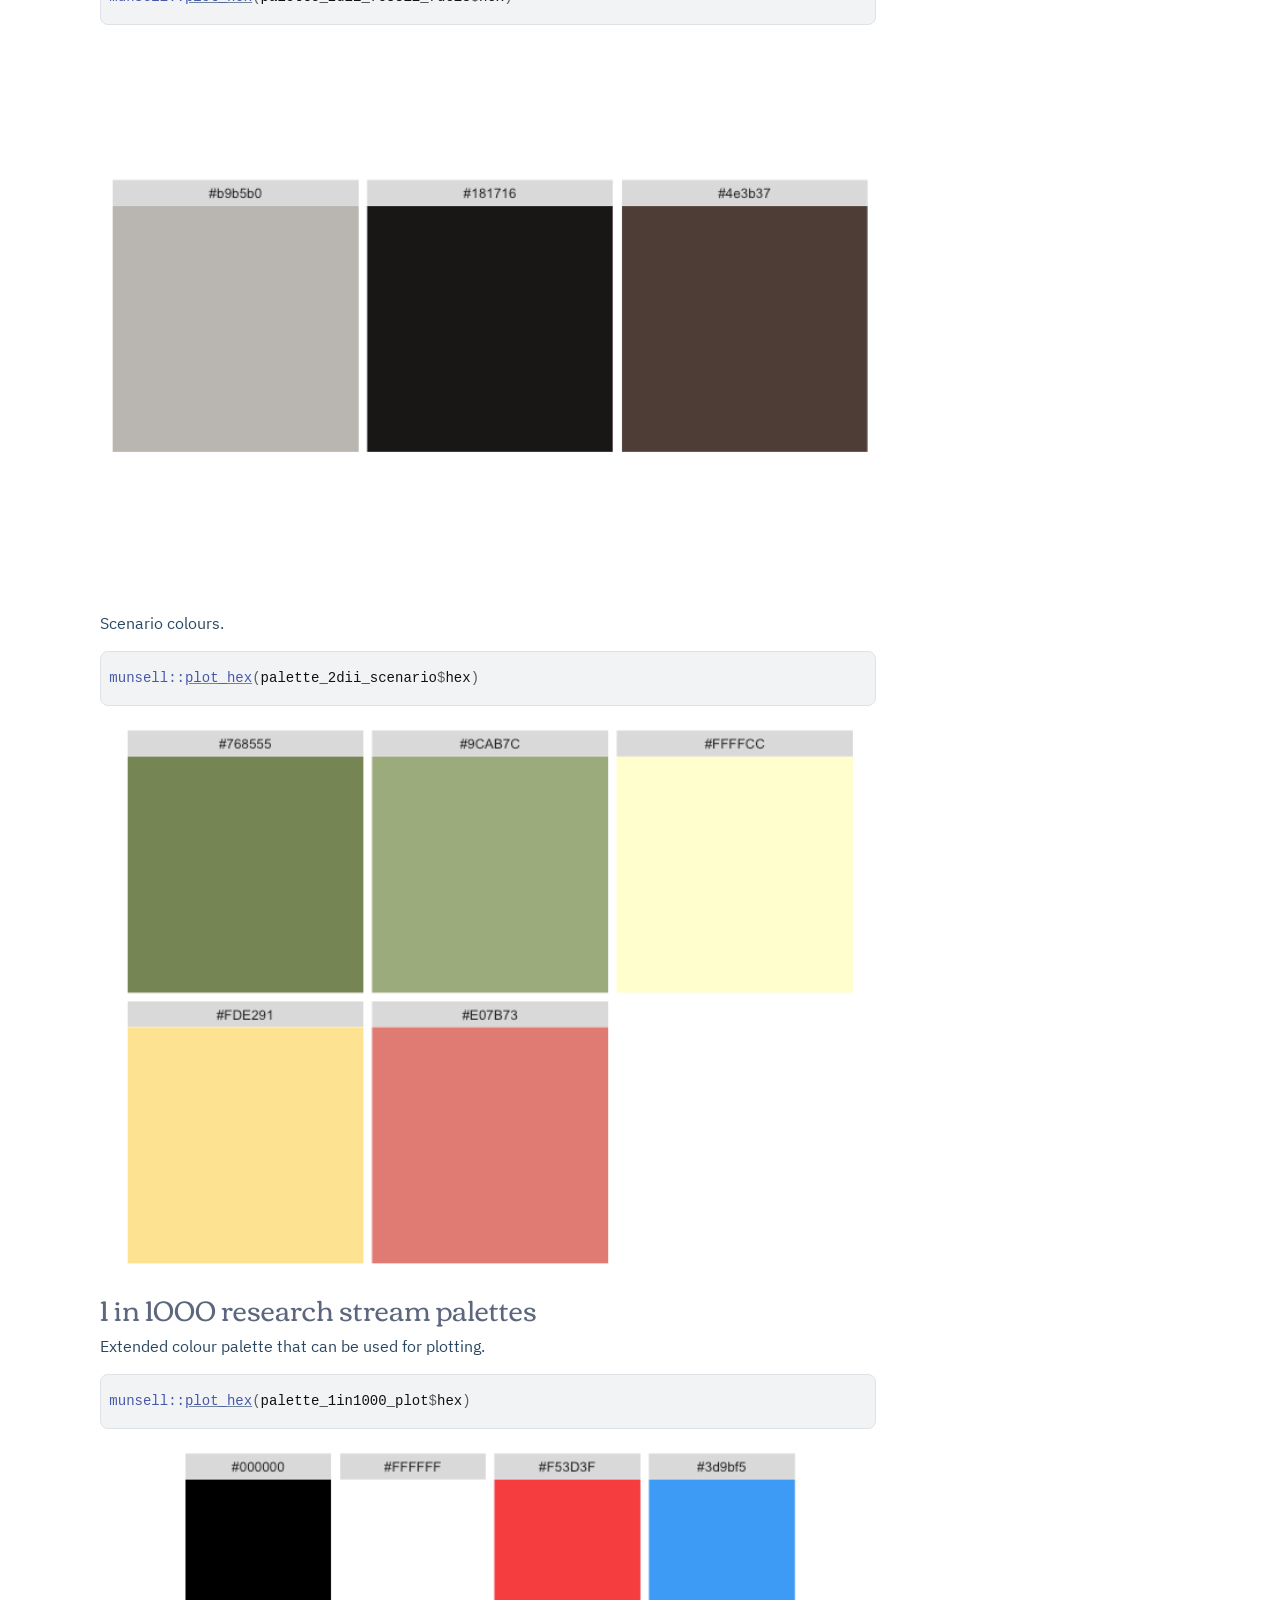
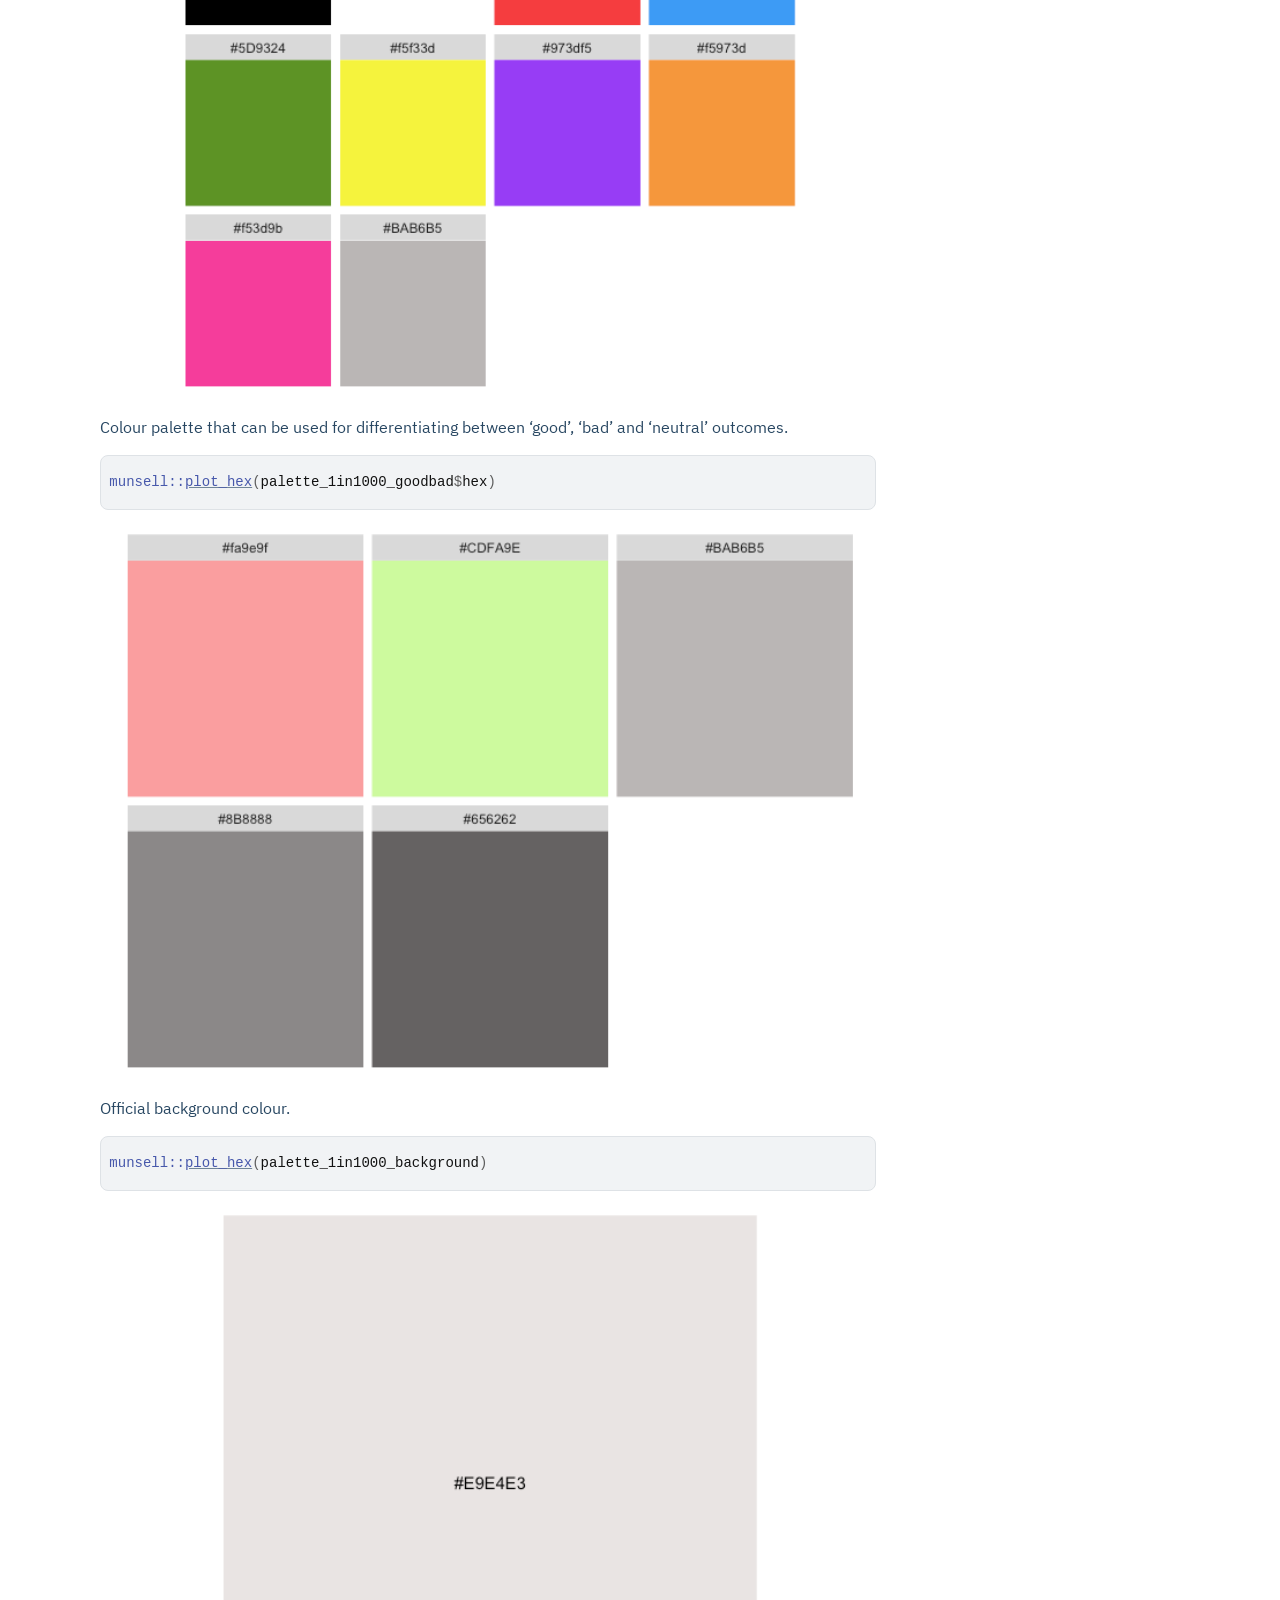
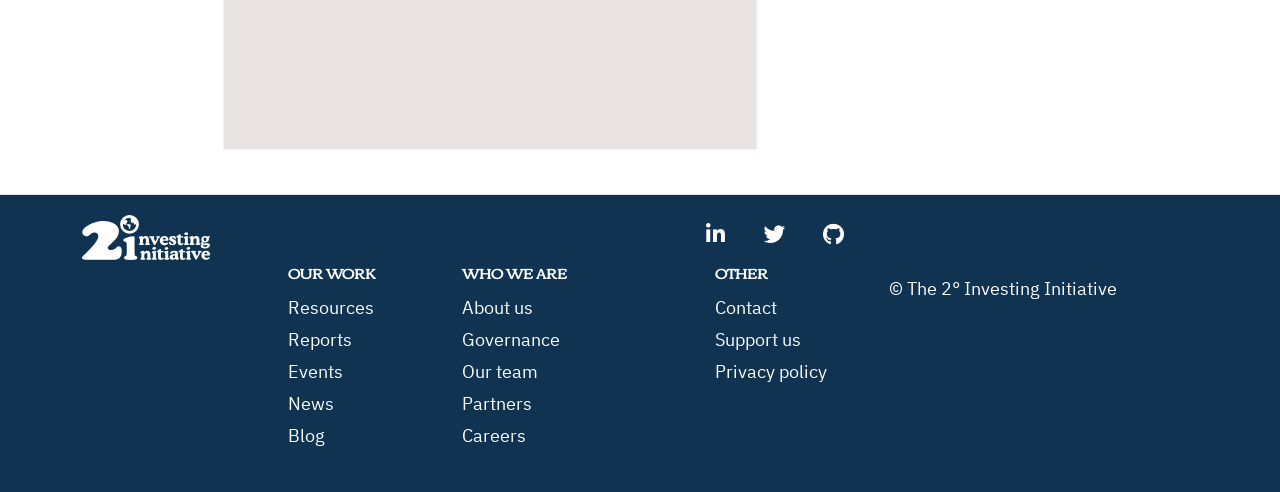
==== commit e2acd7b9: "Built site for r2dii.colours: 0.0.0.9000@" ====
--- a/index.html
+++ b/index.html
@@ -9,15 +9,20 @@
   Investing (2DII) organization in their reserach streams. Different ways to 
   obtain the colour values are available: dataframe or a function call.">
 <title>2 Degrees Investing Colour Palettes in Different Formats • r2dii.colours</title>
-<script src="deps/jquery-3.6.0/jquery-3.6.0.min.js"></script><meta name="viewport" content="width=device-width, initial-scale=1, shrink-to-fit=no">
+<link rel="icon" type="image/png" sizes="16x16" href="/favicon-16x16.png">
+<link rel="icon" type="image/png" sizes="32x32" href="/favicon-32x32.png">
+<link rel="apple-touch-icon" type="image/png" sizes="180x180" href="/apple-touch-icon.png">
+<script src="deps/jquery-3.5.1/jquery-3.5.1.min.js"></script><meta name="viewport" content="width=device-width, initial-scale=1, shrink-to-fit=no">
 <link href="deps/bootstrap-5.1.0/bootstrap.min.css" rel="stylesheet">
-<script src="deps/bootstrap-5.1.0/bootstrap.bundle.min.js"></script><!-- Font Awesome icons --><link rel="stylesheet" href="https://cdnjs.cloudflare.com/ajax/libs/font-awesome/5.12.1/css/all.min.css" integrity="sha256-mmgLkCYLUQbXn0B1SRqzHar6dCnv9oZFPEC1g1cwlkk=" crossorigin="anonymous">
+<script src="deps/bootstrap-5.1.0/bootstrap.bundle.min.js"></script><link href="deps/_IBM%20Plex%20Sans-0.4.0/font.css" rel="stylesheet">
+<link href="deps/_Corben-0.4.0/font.css" rel="stylesheet">
+<!-- Font Awesome icons --><link rel="stylesheet" href="https://cdnjs.cloudflare.com/ajax/libs/font-awesome/5.12.1/css/all.min.css" integrity="sha256-mmgLkCYLUQbXn0B1SRqzHar6dCnv9oZFPEC1g1cwlkk=" crossorigin="anonymous">
 <link rel="stylesheet" href="https://cdnjs.cloudflare.com/ajax/libs/font-awesome/5.12.1/css/v4-shims.min.css" integrity="sha256-wZjR52fzng1pJHwx4aV2AO3yyTOXrcDW7jBpJtTwVxw=" crossorigin="anonymous">
 <!-- bootstrap-toc --><script src="https://cdn.rawgit.com/afeld/bootstrap-toc/v1.0.1/dist/bootstrap-toc.min.js"></script><!-- headroom.js --><script src="https://cdnjs.cloudflare.com/ajax/libs/headroom/0.11.0/headroom.min.js" integrity="sha256-AsUX4SJE1+yuDu5+mAVzJbuYNPHj/WroHuZ8Ir/CkE0=" crossorigin="anonymous"></script><script src="https://cdnjs.cloudflare.com/ajax/libs/headroom/0.11.0/jQuery.headroom.min.js" integrity="sha256-ZX/yNShbjqsohH1k95liqY9Gd8uOiE1S4vZc+9KQ1K4=" crossorigin="anonymous"></script><!-- clipboard.js --><script src="https://cdnjs.cloudflare.com/ajax/libs/clipboard.js/2.0.6/clipboard.min.js" integrity="sha256-inc5kl9MA1hkeYUt+EC3BhlIgyp/2jDIyBLS6k3UxPI=" crossorigin="anonymous"></script><!-- search --><script src="https://cdnjs.cloudflare.com/ajax/libs/fuse.js/6.4.6/fuse.js" integrity="sha512-zv6Ywkjyktsohkbp9bb45V6tEMoWhzFzXis+LrMehmJZZSys19Yxf1dopHx7WzIKxr5tK2dVcYmaCk2uqdjF4A==" crossorigin="anonymous"></script><script src="https://cdnjs.cloudflare.com/ajax/libs/autocomplete.js/0.38.0/autocomplete.jquery.min.js" integrity="sha512-GU9ayf+66Xx2TmpxqJpliWbT5PiGYxpaG8rfnBEk1LL8l1KGkRShhngwdXK1UgqhAzWpZHSiYPc09/NwDQIGyg==" crossorigin="anonymous"></script><script src="https://cdnjs.cloudflare.com/ajax/libs/mark.js/8.11.1/mark.min.js" integrity="sha512-5CYOlHXGh6QpOFA/TeTylKLWfB3ftPsde7AnmhuitiTX4K5SqCLBeKro6sPS8ilsz1Q4NRx3v8Ko2IBiszzdww==" crossorigin="anonymous"></script><!-- pkgdown --><script src="pkgdown.js"></script><meta property="og:title" content="2 Degrees Investing Colour Palettes in Different Formats">
 <meta property="og:description" content="Get colour values from different colour palettes used by 2 Degrees 
   Investing (2DII) organization in their reserach streams. Different ways to 
   obtain the colour values are available: dataframe or a function call.">
-<!-- mathjax --><script src="https://cdnjs.cloudflare.com/ajax/libs/mathjax/2.7.5/MathJax.js" integrity="sha256-nvJJv9wWKEm88qvoQl9ekL2J+k/RWIsaSScxxlsrv8k=" crossorigin="anonymous"></script><script src="https://cdnjs.cloudflare.com/ajax/libs/mathjax/2.7.5/config/TeX-AMS-MML_HTMLorMML.js" integrity="sha256-84DKXVJXs0/F8OTMzX4UR909+jtl4G7SPypPavF+GfA=" crossorigin="anonymous"></script><!--[if lt IE 9]>
+<!--[if lt IE 9]>
 <script src="https://oss.maxcdn.com/html5shiv/3.7.3/html5shiv.min.js"></script>
 <script src="https://oss.maxcdn.com/respond/1.4.2/respond.min.js"></script>
 <![endif]-->
@@ -26,8 +31,8 @@
     <a href="#main" class="visually-hidden-focusable">Skip to contents</a>
     
 
-    <nav class="navbar fixed-top navbar-light navbar-expand-lg bg-light"><div class="container">
-    
+    <nav class="navbar fixed-top navbar-dark navbar-expand-lg bg-white"><div class="container">
+    <a href="https://2degrees-investing.org" class="external-link"><img src="https://2degreesinvesting.github.io/r2diitemplate/2DII-Logo-Blue.svg" id="navlogo" alt="2 Degrees Investing Initiative"></a>
     <a class="navbar-brand me-2" href="index.html">r2dii.colours</a>
 
     <small class="nav-text text-muted me-auto" data-bs-toggle="tooltip" data-bs-placement="bottom" title="">0.0.0.9000</small>
@@ -38,16 +43,16 @@
     </button>
 
     <div id="navbar" class="collapse navbar-collapse ms-3">
-      <ul class="navbar-nav me-auto">
+      <ul class="navbar-nav me-auto"></ul>
+<form class="form-inline my-2 my-lg-0" role="search">
+        <input type="search" class="form-control me-sm-2" aria-label="Toggle navigation" name="search-input" data-search-index="search.json" id="search-input" placeholder="Search for" autocomplete="off">
+</form>
+
+      <ul class="navbar-nav">
 <li class="nav-item">
   <a class="nav-link" href="reference/index.html">Reference</a>
 </li>
       </ul>
-<form class="form-inline my-2 my-lg-0" role="search">
-        <input type="search" class="form-control me-sm-2" aria-label="Toggle navigation" name="search-input" data-search-index="search.json" id="search-input" placeholder="Search for" autocomplete="off">
-</form>
-
-      <ul class="navbar-nav"></ul>
 </div>
 
     
@@ -55,29 +60,37 @@
 </nav><div class="container template-home">
 <div class="row">
   <main id="main" class="col-md-9"><div class="section level1">
-<div class="page-header"><h1 id="r2diicolours-">r2dii.colours <a href="https://github.com/2DegreesInvesting/r2dii.colours" class="external-link"><img src="https://imgur.com/A5ASZPE.png" align="right" style="height:43px;"></a>
+<div class="page-header"><h1 id="r2diicolours-">r2dii.colours
+<a href="https://github.com/2DegreesInvesting/r2dii.colours" class="external-link"><img src="https://imgur.com/A5ASZPE.png" align="right" style="height:43px;"></a>
 <a class="anchor" aria-label="anchor" href="#r2diicolours-"></a>
 </h1></div>
 <!-- badges: start -->
 
-<p>The goal of <code>r2dii.colours</code> is to provide you with an easy access to colours from palettes created for different research streams within 2DII.</p>
+<p>The goal of <code>r2dii.colours</code> is to provide you with an easy
+access to colours from palettes created for different research streams
+within 2DII.</p>
 <div class="section level2">
 <h2 id="installation">Installation<a class="anchor" aria-label="anchor" href="#installation"></a>
 </h2>
 <p>You can install the development version from GitHub with:</p>
 <div class="sourceCode" id="cb1"><pre class="downlit sourceCode r">
 <code class="sourceCode R"><span class="co"># install.packages("devtools")</span>
-<span class="fu">devtools</span><span class="fu">::</span><span class="fu">install_github</span><span class="op">(</span><span class="st">"2DegreesInvesting/r2dii.colours"</span><span class="op">)</span></code></pre></div>
+<span class="fu">devtools</span><span class="fu">::</span><span class="fu"><a href="https://devtools.r-lib.org/reference/remote-reexports.html" class="external-link">install_github</a></span><span class="op">(</span><span class="st">"2DegreesInvesting/r2dii.colours"</span><span class="op">)</span></code></pre></div>
 </div>
 <div class="section level2">
 <h2 id="examples">Examples<a class="anchor" aria-label="anchor" href="#examples"></a>
 </h2>
-<p>The <code>r2dii.colours</code> package can be used to retrieve 2DII colour palettes or to retieve the hex codes of particular colours from a palette.</p>
+<p>The <code>r2dii.colours</code> package can be used to retrieve 2DII
+colour palettes or to retieve the hex codes of particular colours from a
+palette.</p>
 <div class="sourceCode" id="cb2"><pre class="downlit sourceCode r">
 <code class="sourceCode R"><span class="kw"><a href="https://rdrr.io/r/base/library.html" class="external-link">library</a></span><span class="op">(</span><span class="va"><a href="https://cran.r-project.org/package=munsell" class="external-link">munsell</a></span><span class="op">)</span>
 <span class="kw"><a href="https://rdrr.io/r/base/library.html" class="external-link">library</a></span><span class="op">(</span><span class="va"><a href="https://ggplot2.tidyverse.org" class="external-link">ggplot2</a></span><span class="op">)</span>
 <span class="kw"><a href="https://rdrr.io/r/base/library.html" class="external-link">library</a></span><span class="op">(</span><span class="va"><a href="https://2degreesinvesting.github.io/r2dii.colours">r2dii.colours</a></span><span class="op">)</span></code></pre></div>
-<p>For example, you can retrieve the 2DII plots colour palette and use it’s ‘hex’ column to define the values of the ‘colour’ aesthetic of your ggplot (the first two colours in the palette are used as line colours in this case).</p>
+<p>For example, you can retrieve the 2DII plots colour palette and use
+it’s ‘hex’ column to define the values of the ‘colour’ aesthetic of your
+ggplot (the first two colours in the palette are used as line colours in
+this case).</p>
 <div class="sourceCode" id="cb3"><pre class="downlit sourceCode r">
 <code class="sourceCode R"><span class="co"># The palette dataset</span>
 <span class="va">palette_2dii_plot</span>
@@ -103,7 +116,9 @@
   <span class="fu"><a href="https://ggplot2.tidyverse.org/reference/geom_path.html" class="external-link">geom_line</a></span><span class="op">(</span><span class="op">)</span> <span class="op">+</span>
   <span class="fu"><a href="https://ggplot2.tidyverse.org/reference/scale_manual.html" class="external-link">scale_colour_manual</a></span><span class="op">(</span>values <span class="op">=</span> <span class="va">palette_2dii_plot</span><span class="op">$</span><span class="va">hex</span><span class="op">)</span></code></pre></div>
 <p><img src="reference/figures/README-unnamed-chunk-2-1.png" width="100%" style="display: block; margin: auto auto auto 0;"></p>
-<p>Or you can retrieve the hex codes from a particular palette using the <code>get_colours</code> function and use only these specific colours (in the specific order) in your plot.</p>
+<p>Or you can retrieve the hex codes from a particular palette using the
+<code>get_colours</code> function and use only these specific colours
+(in the specific order) in your plot.</p>
 <div class="sourceCode" id="cb4"><pre class="downlit sourceCode r">
 <code class="sourceCode R"><span class="co"># Retrieve the colours in chosen order</span>
 <span class="va">colours</span> <span class="op">&lt;-</span> <span class="fu"><a href="reference/get_colours.html">get_colours</a></span><span class="op">(</span>
@@ -120,15 +135,20 @@
 <div class="section level2">
 <h2 id="available-colour-palettes">Available colour palettes<a class="anchor" aria-label="anchor" href="#available-colour-palettes"></a>
 </h2>
-<p>The colour palettes available in <code>r2dii.colours</code> package are displayed below using <code>munsell</code> package for convenient hex code colour display. For the colour labels please investigate the palette datasets as shown in the example above.</p>
+<p>The colour palettes available in <code>r2dii.colours</code> package
+are displayed below using <code>munsell</code> package for convenient
+hex code colour display. For the colour labels please investigate the
+palette datasets as shown in the example above.</p>
 <div class="section level3">
 <h3 id="2dii-palettes">2DII palettes<a class="anchor" aria-label="anchor" href="#2dii-palettes"></a>
 </h3>
-<p>Extended organization colour palette that can be used for plotting.</p>
+<p>Extended organization colour palette that can be used for
+plotting.</p>
 <div class="sourceCode" id="cb5"><pre class="downlit sourceCode r">
 <code class="sourceCode R"><span class="fu">munsell</span><span class="fu">::</span><span class="fu"><a href="https://rdrr.io/pkg/munsell/man/plot_hex.html" class="external-link">plot_hex</a></span><span class="op">(</span><span class="va">palette_2dii_plot</span><span class="op">$</span><span class="va">hex</span><span class="op">)</span></code></pre></div>
 <p><img src="reference/figures/README-unnamed-chunk-4-1.png" width="100%" style="display: block; margin: auto auto auto 0;"></p>
-<p>Sector colours (aligned with the <a href="https://2degreesinvesting.github.io/SampleReports/SampleGeneralReport/index.html" class="external-link">PACTA interactive report</a>).</p>
+<p>Sector colours (aligned with the <a href="https://2degreesinvesting.github.io/SampleReports/SampleGeneralReport/index.html" class="external-link">PACTA
+interactive report</a>).</p>
 <div class="sourceCode" id="cb6"><pre class="downlit sourceCode r">
 <code class="sourceCode R"><span class="fu">munsell</span><span class="fu">::</span><span class="fu"><a href="https://rdrr.io/pkg/munsell/man/plot_hex.html" class="external-link">plot_hex</a></span><span class="op">(</span><span class="va">palette_2dii_sector</span><span class="op">$</span><span class="va">hex</span><span class="op">)</span></code></pre></div>
 <p><img src="reference/figures/README-unnamed-chunk-5-1.png" width="100%" style="display: block; margin: auto auto auto 0;"></p>
@@ -160,7 +180,8 @@
 <div class="sourceCode" id="cb12"><pre class="downlit sourceCode r">
 <code class="sourceCode R"><span class="fu">munsell</span><span class="fu">::</span><span class="fu"><a href="https://rdrr.io/pkg/munsell/man/plot_hex.html" class="external-link">plot_hex</a></span><span class="op">(</span><span class="va">palette_1in1000_plot</span><span class="op">$</span><span class="va">hex</span><span class="op">)</span></code></pre></div>
 <p><img src="reference/figures/README-unnamed-chunk-11-1.png" width="100%" style="display: block; margin: auto auto auto 0;"></p>
-<p>Colour palette that can be used for differentiating between ‘good’, ‘bad’ and ‘neutral’ outcomes.</p>
+<p>Colour palette that can be used for differentiating between ‘good’,
+‘bad’ and ‘neutral’ outcomes.</p>
 <div class="sourceCode" id="cb13"><pre class="downlit sourceCode r">
 <code class="sourceCode R"><span class="fu">munsell</span><span class="fu">::</span><span class="fu"><a href="https://rdrr.io/pkg/munsell/man/plot_hex.html" class="external-link">plot_hex</a></span><span class="op">(</span><span class="va">palette_1in1000_goodbad</span><span class="op">$</span><span class="va">hex</span><span class="op">)</span></code></pre></div>
 <p><img src="reference/figures/README-unnamed-chunk-12-1.png" width="100%" style="display: block; margin: auto auto auto 0;"></p>
@@ -208,15 +229,60 @@
 </div>
 
 
-    <footer><div class="pkgdown-footer-left">
-  <p></p>
-<p>Developed by Monika Furdyna.</p>
-</div>
-
-<div class="pkgdown-footer-right">
-  <p></p>
-<p>Site built with <a href="https://pkgdown.r-lib.org/" class="external-link">pkgdown</a> 2.0.2.</p>
-</div>
+    <footer><!-- begin footer --><div class="footer">
+    <div class="container">
+        <div class="row start top-4 bottom-8">
+            <div class="col-2"> <img id="footerlogo" src="2DII-Logo-White.svg">
+</div>
+            <div class="col-10">
+                <div class="row">
+                    <div class="col-md-4 col-xs-6">
+                        <a href="https://github.com/2DegreesInvesting" target="_blank" class="external-link"><div class="icon fab fa-github"></div></a>
+                        <a href="https://twitter.com/2degreesinvest" target="_blank" class="external-link"><div class="icon fab fa-twitter"></div></a>
+                        <a href="https://www.linkedin.com/company/2-investing-initiative/" target="_blank" class="external-link"><div class="icon fab fa-linkedin-in"></div></a>
+                    </div>
+                </div>
+                <div class="row top-4">
+                    <div class="col-md-2 col-sm-4">
+                        <ul>
+<h5 class="bottom-2">Our work</h5>
+                            <li><a href="https://2degrees-investing.org/resources/" class="external-link">Resources</a></li>
+                            <li><a href="https://2degrees-investing.org/reports/" class="external-link">Reports</a></li>
+                            <li><a href="https://2degrees-investing.org/events/" class="external-link">Events</a></li>
+                            <li><a href="https://2degrees-investing.org/news/" class="external-link">News</a></li>
+                            <li><a href="https://2degrees-investing.org/blog/" class="external-link">Blog</a></li>
+                        </ul>
+</div>
+                    <div class="col-md-3 col-sm-4">
+                        <ul>
+<h5 class="bottom-2">Who we are</h5>
+                            <li><a href="https://2degrees-investing.org/about-us/" class="external-link">About us</a></li>
+                            <li><a href="https://2degrees-investing.org/governance/" class="external-link">Governance</a></li>
+                            <li><a href="https://2degrees-investing.org/our-team/" class="external-link">Our team</a></li>
+                            <li><a href="https://2degrees-investing.org/partners/" class="external-link">Partners</a></li>
+                            <li><a href="https://2degrees-investing.org/careers/" class="external-link">Careers</a></li>
+                        </ul>
+</div>
+                    <div class="col-md-2 col-sm-4">
+                        <ul>
+<h5 class="bottom-2">Other</h5>
+                            <li><a href="https://2degrees-investing.org/contact/" class="external-link">Contact</a></li>
+                            <li><a href="https://2degrees-investing.org/support-us/" class="external-link">Support us</a></li>
+                            <li><a href="https://2degrees-investing.org/privacy-policy/" class="external-link">Privacy policy</a></li>
+                        </ul>
+</div>
+                    <div class="col-md-4 col-xs-12">
+                        <h5 class="bottom-2"></h5>
+
+                        <p>© The 2° Investing Initiative</p>
+
+                    </div>
+                </div>
+            </div>
+        </div>
+    </div>
+</div>
+<!-- / end footer -->
 
     </footer>
 </div>
--- a/deps/_Corben-0.4.0/font.css
+++ b/deps/_Corben-0.4.0/font.css
@@ -0,0 +1,7 @@
+@font-face {
+  font-family: 'Corben';
+  font-style: normal;
+  font-weight: 400;
+  font-display: swap;
+  src: url(LYjDdGzzklQtCMp9ow.woff) format('woff');
+}
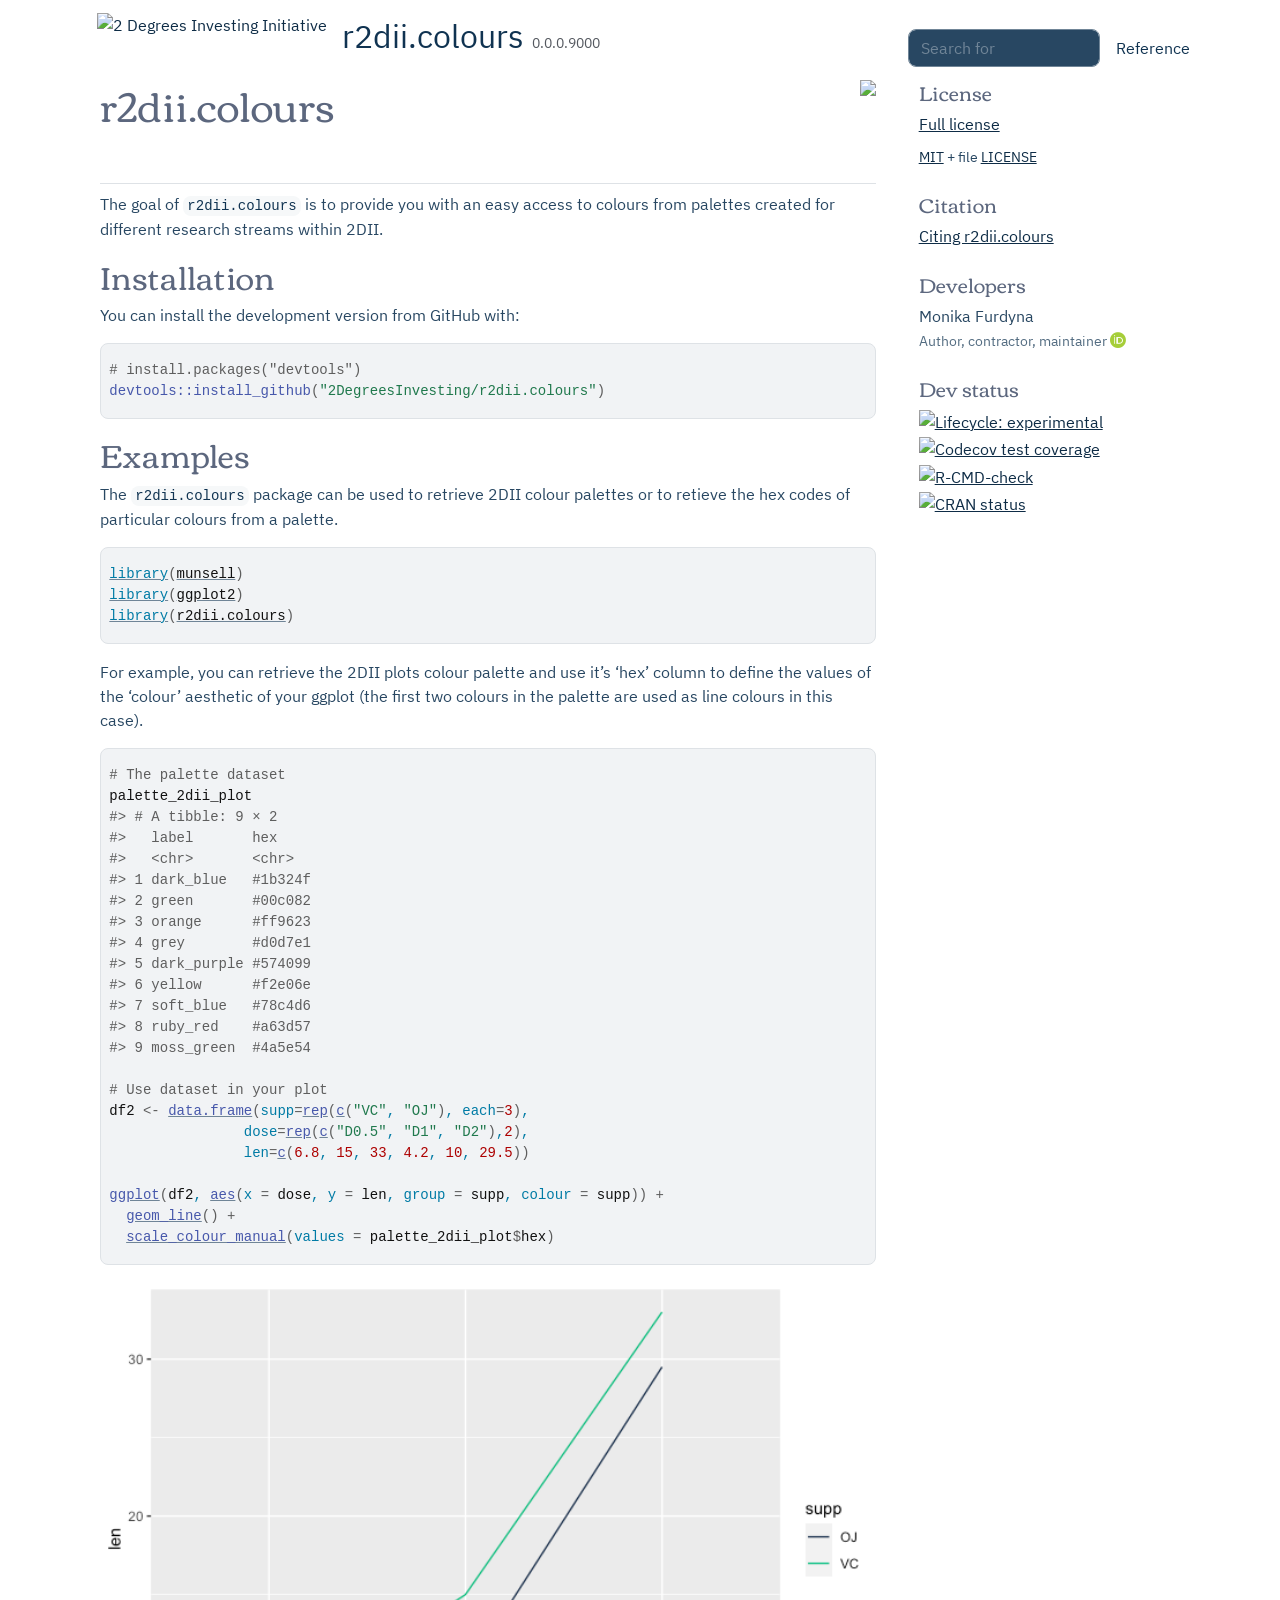
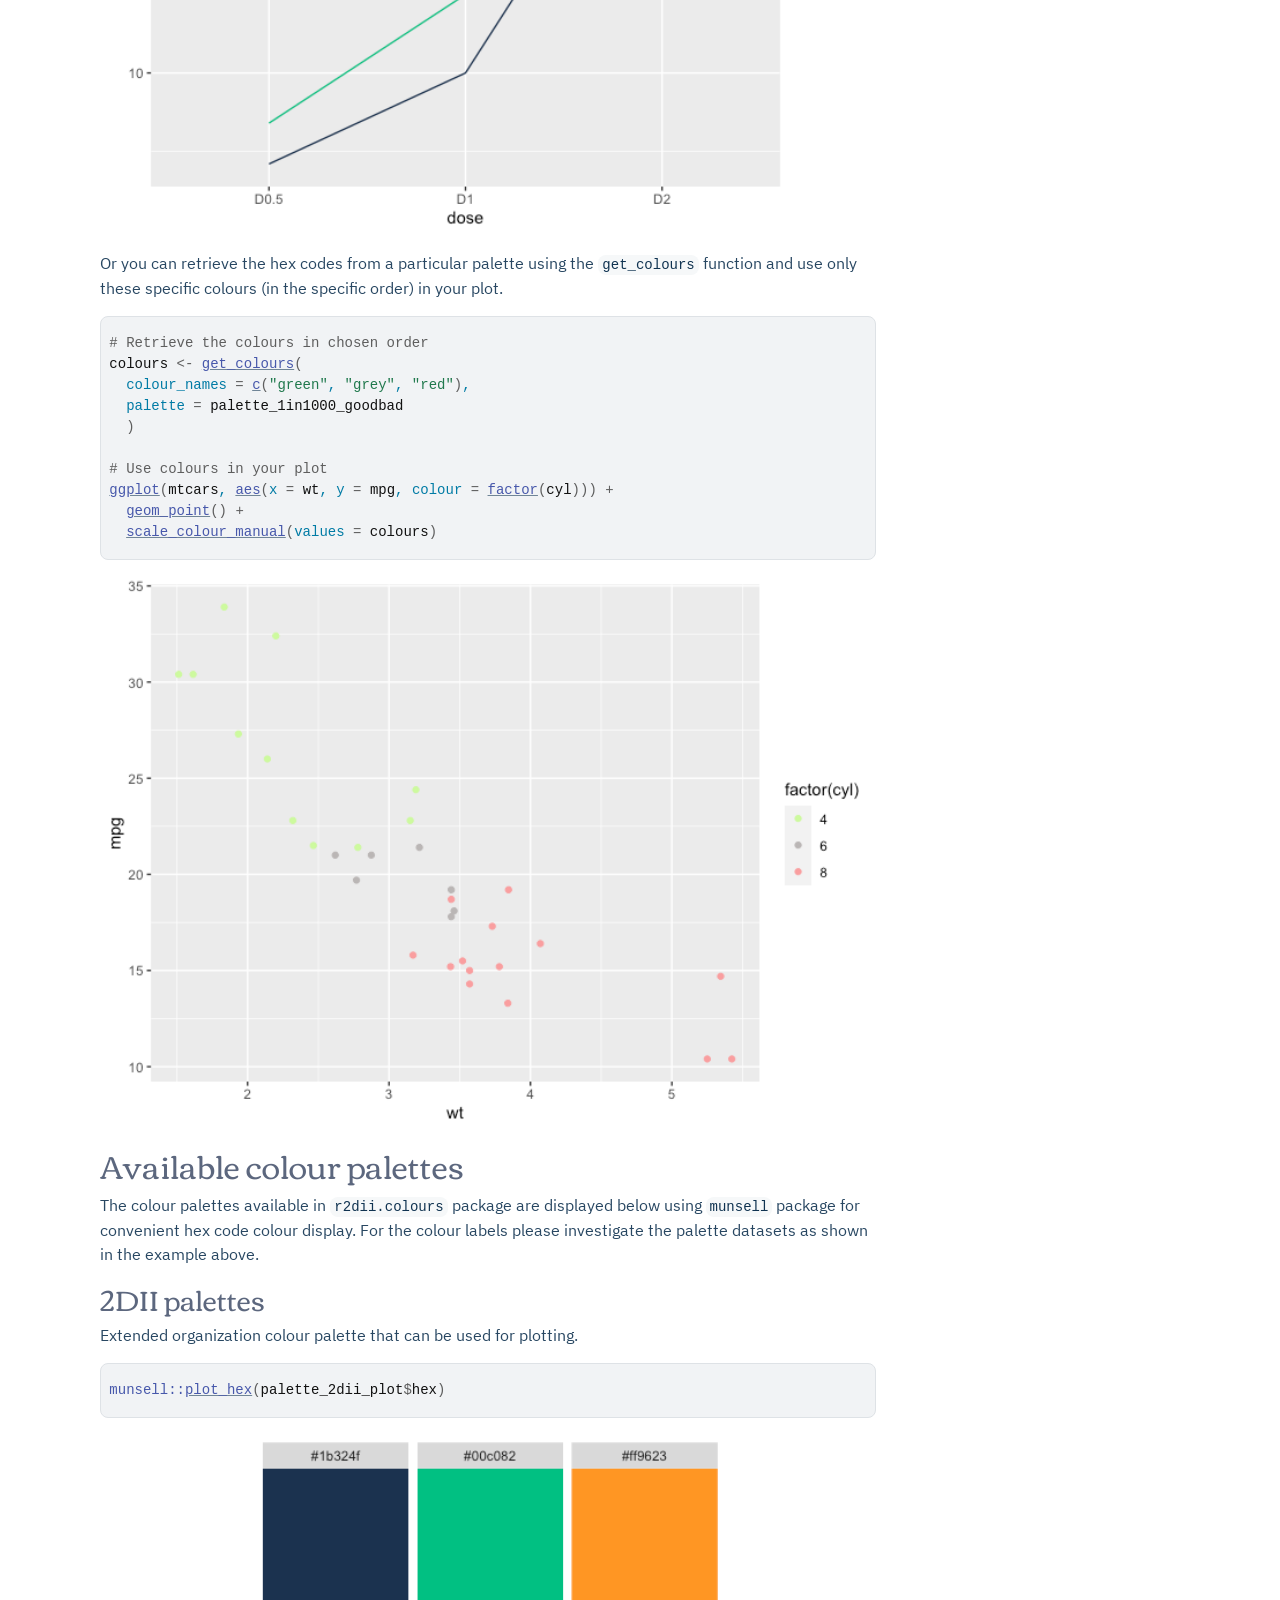
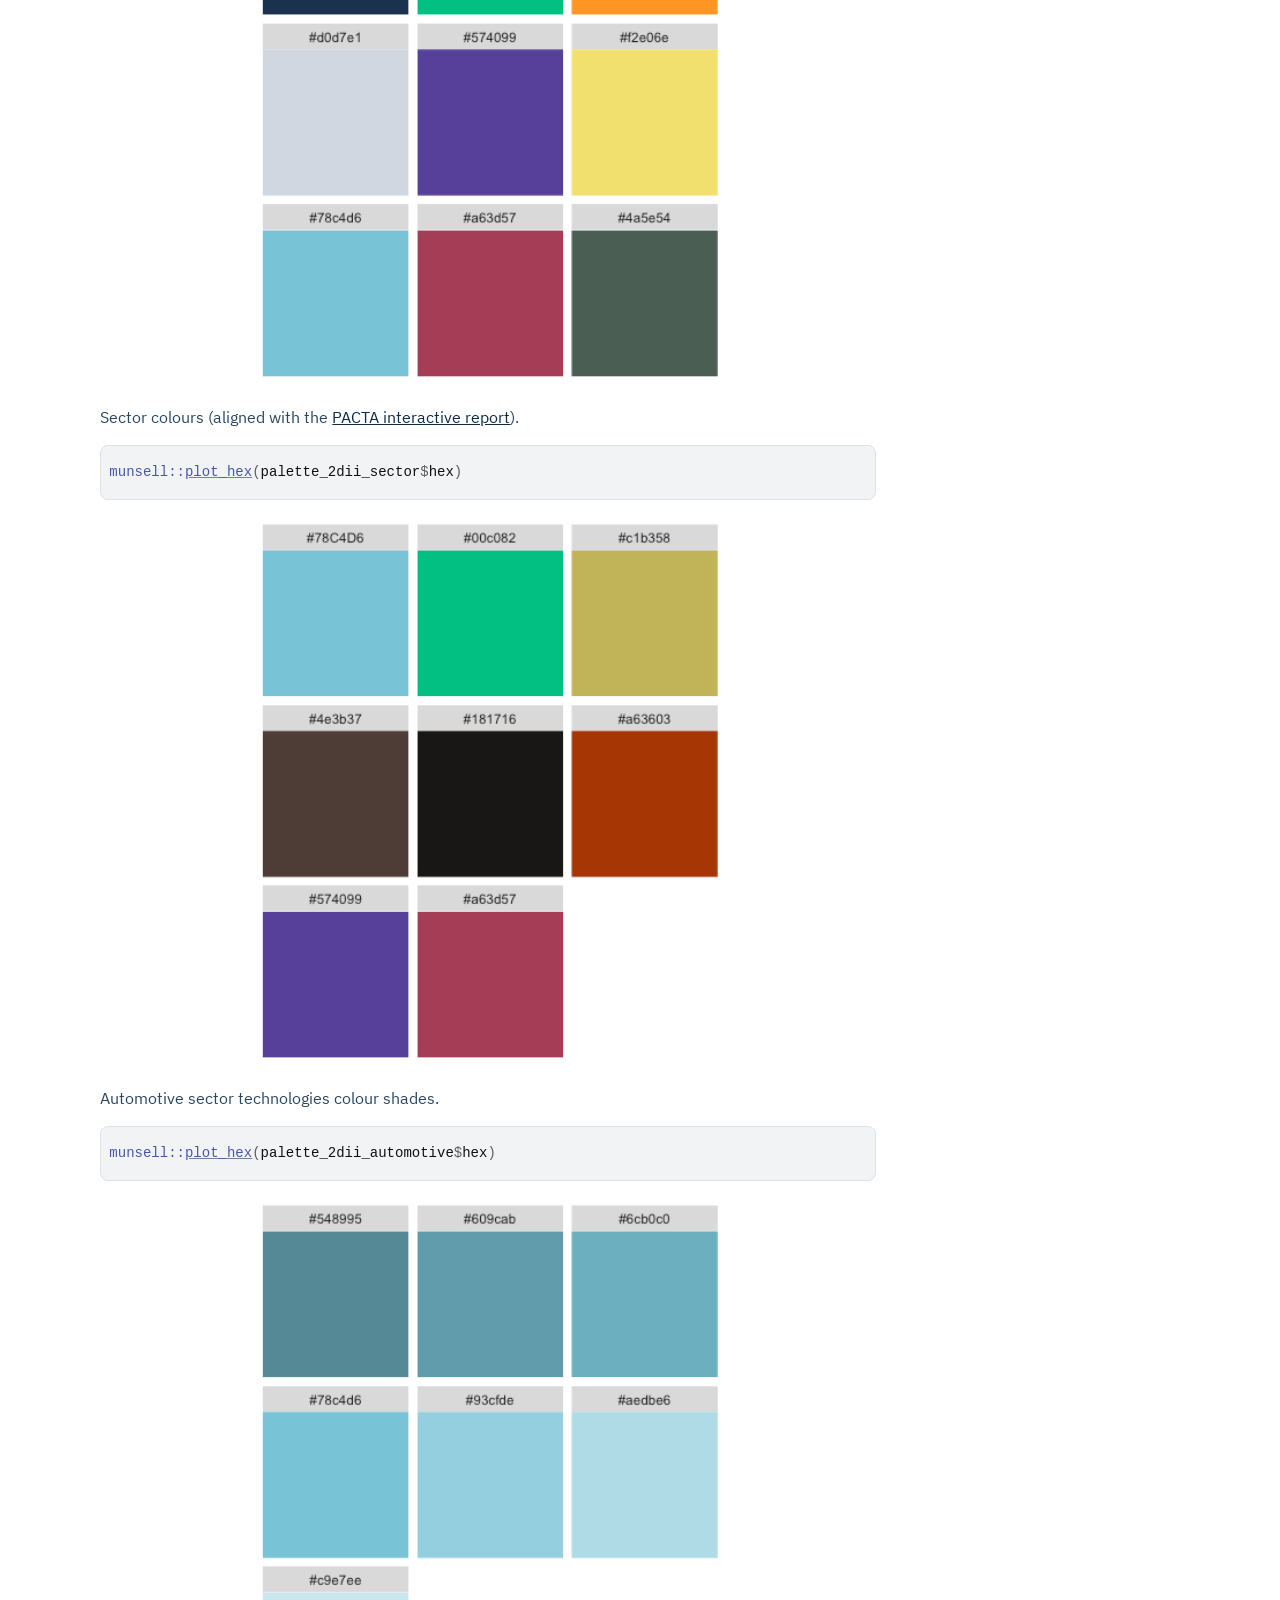
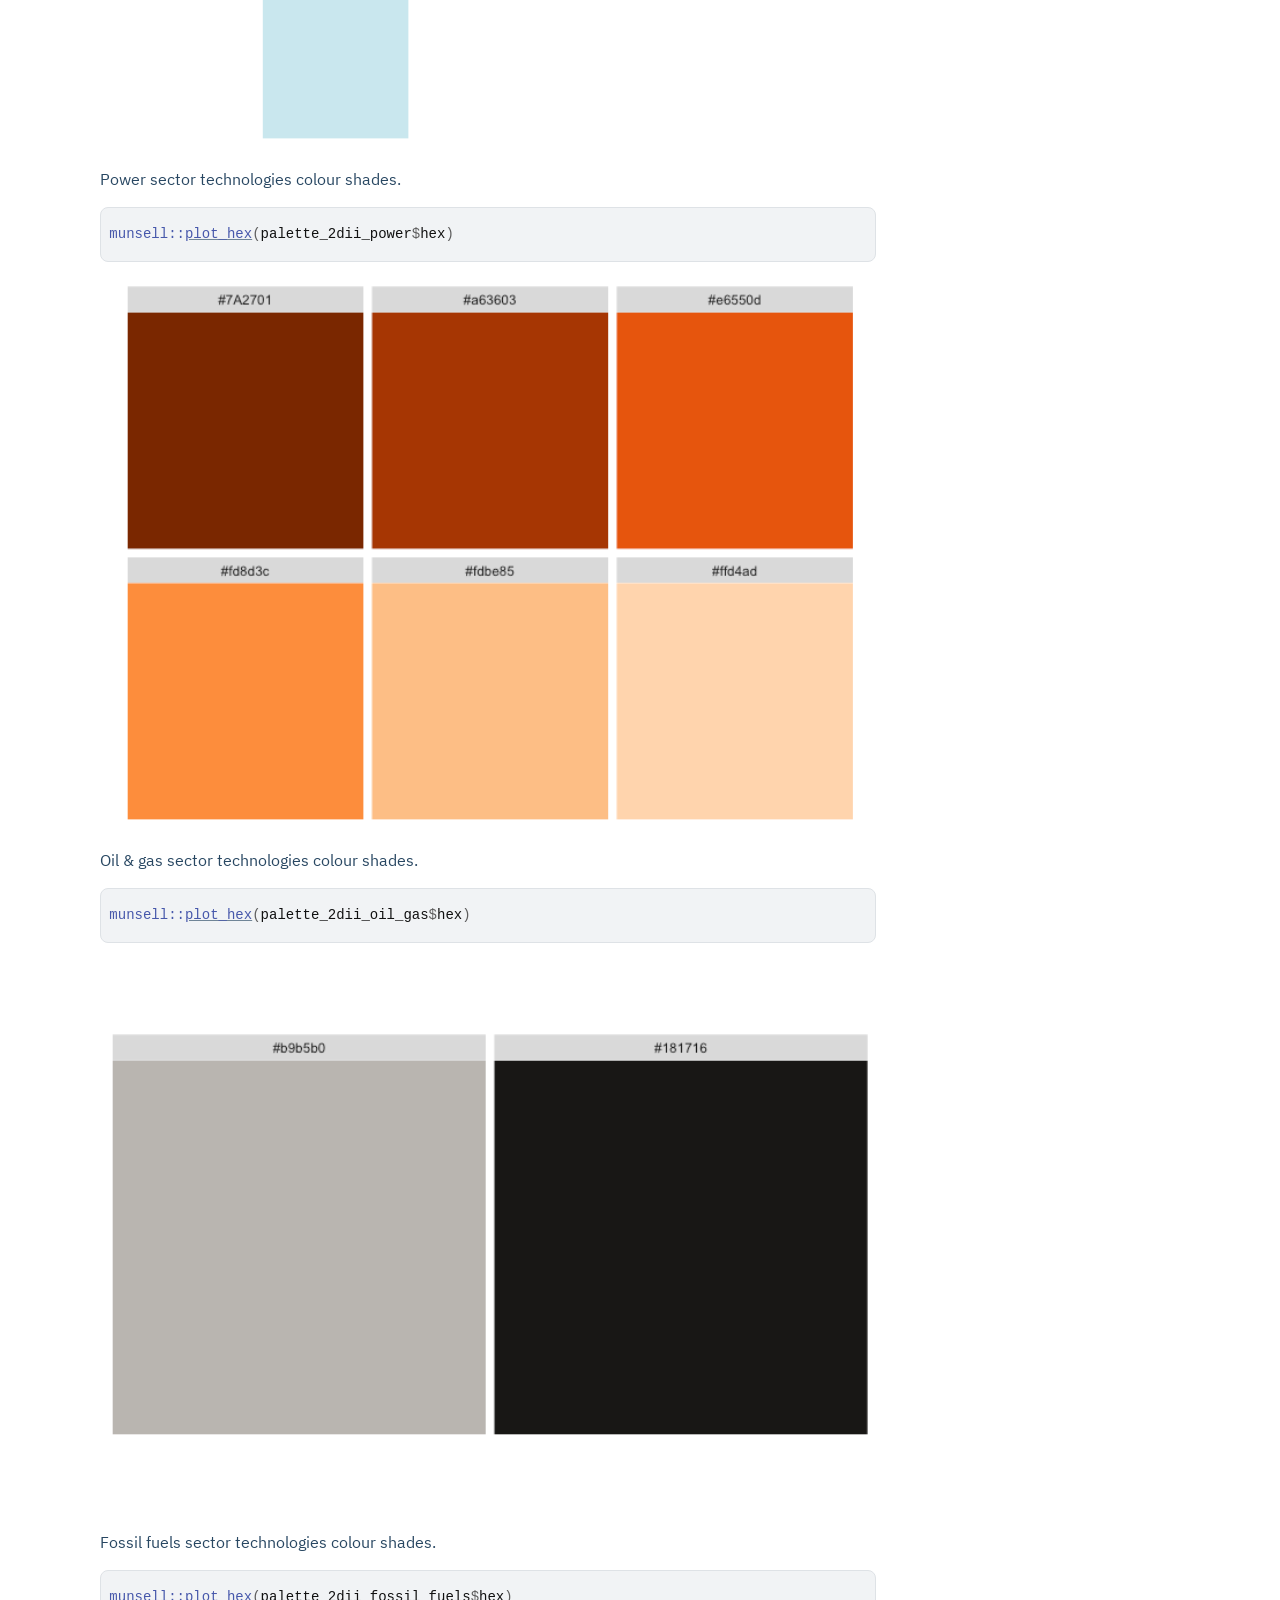
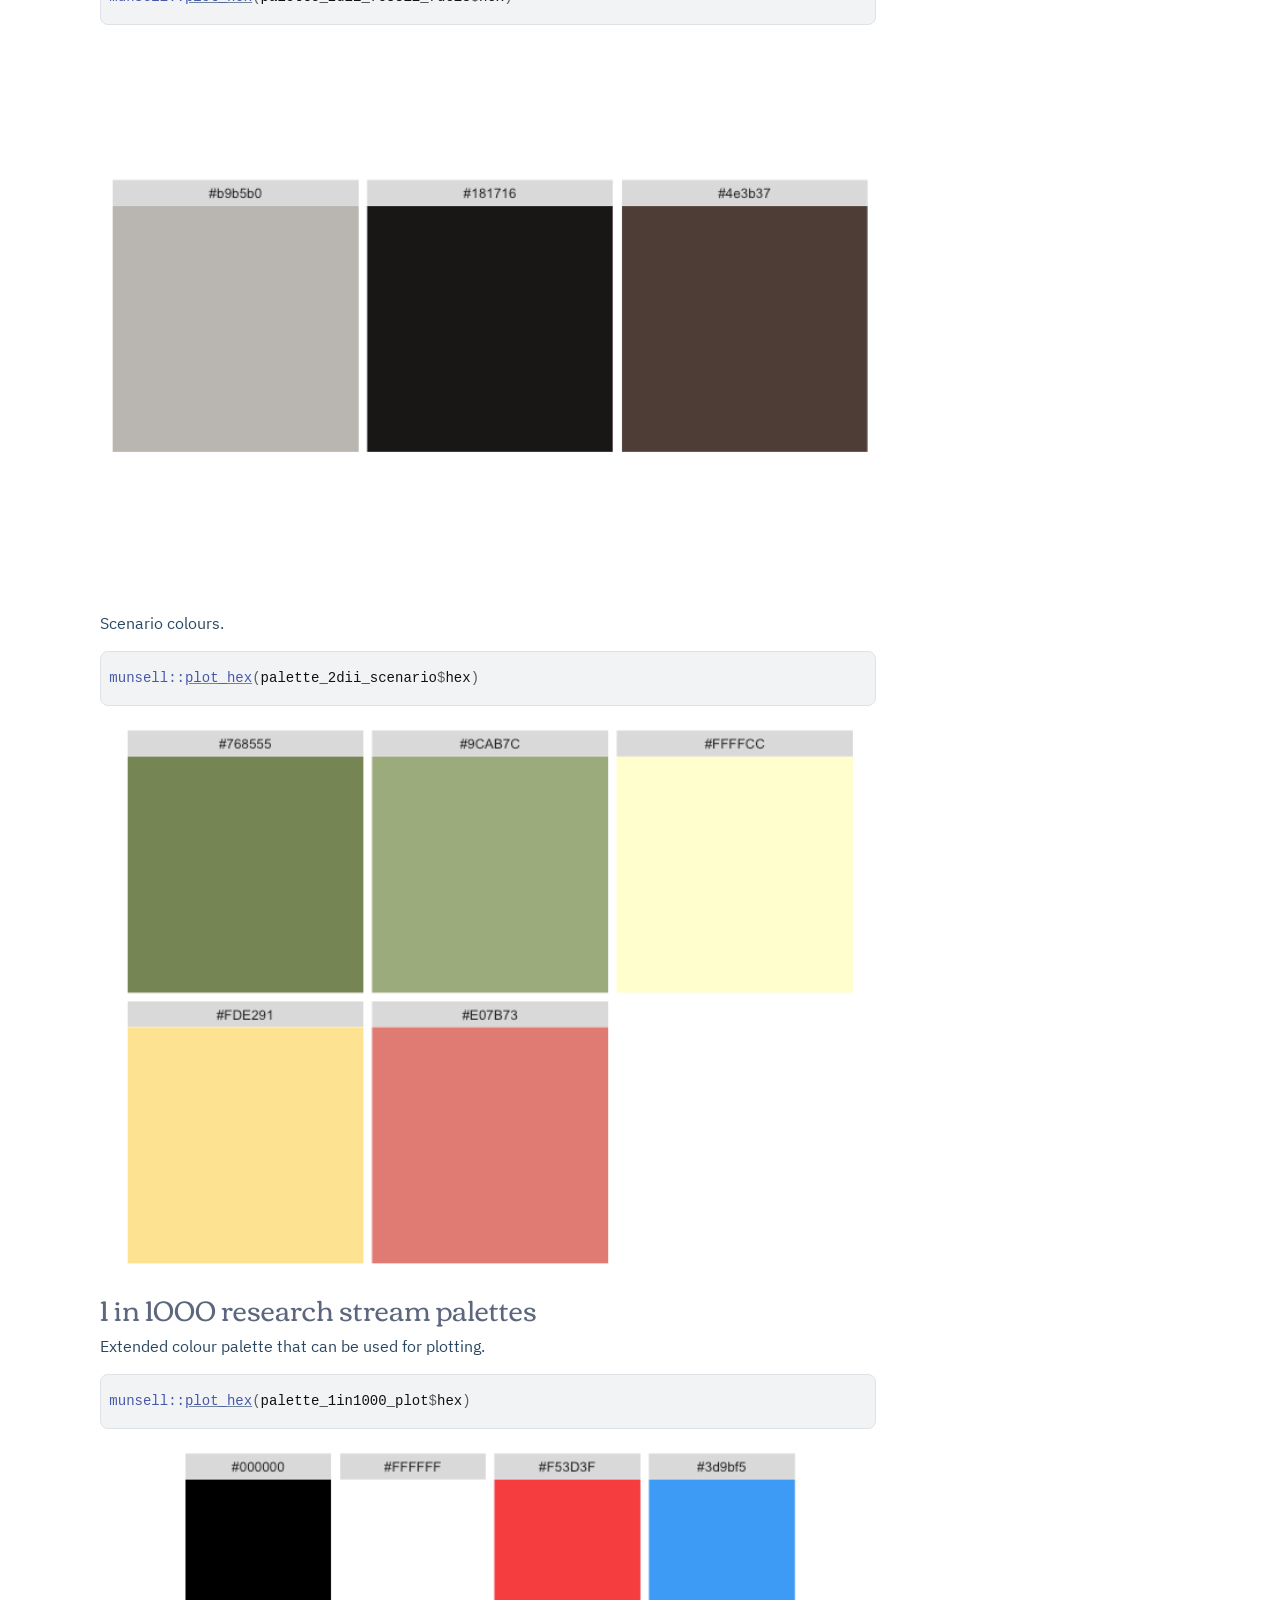
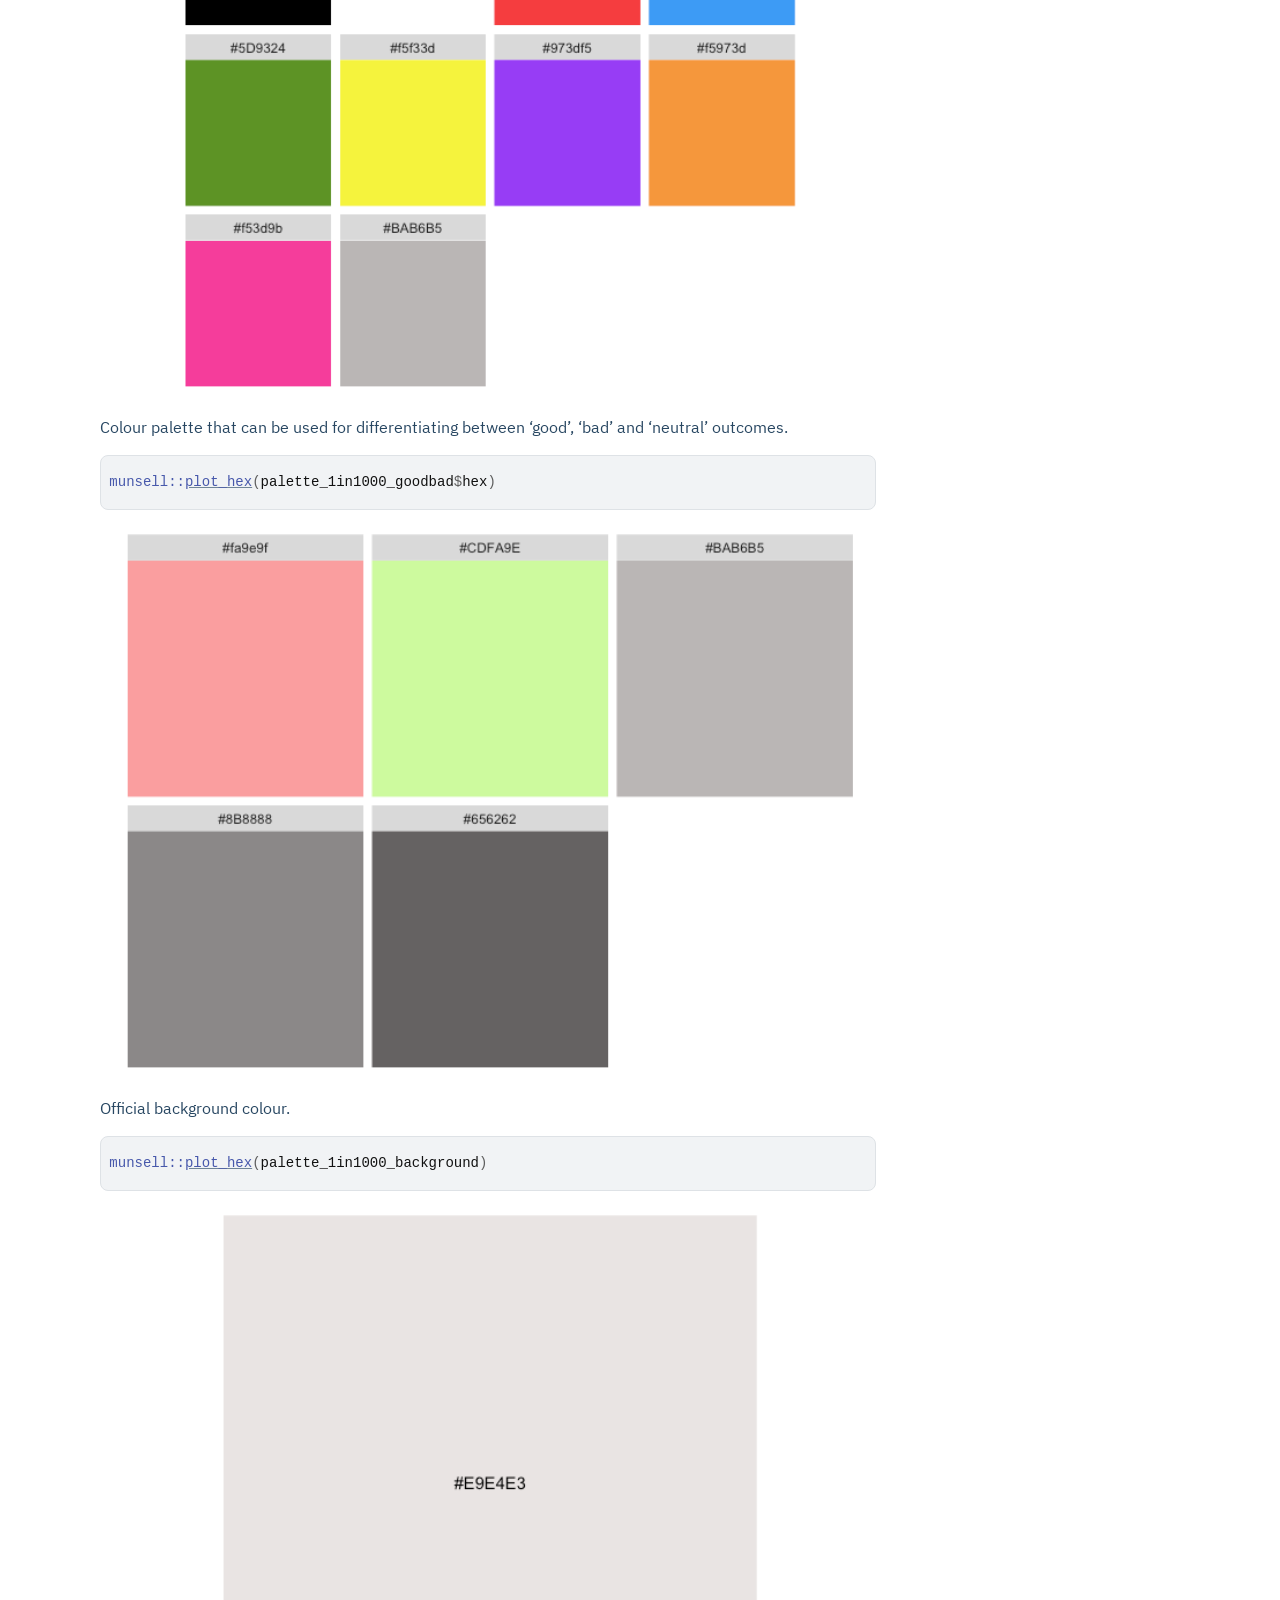
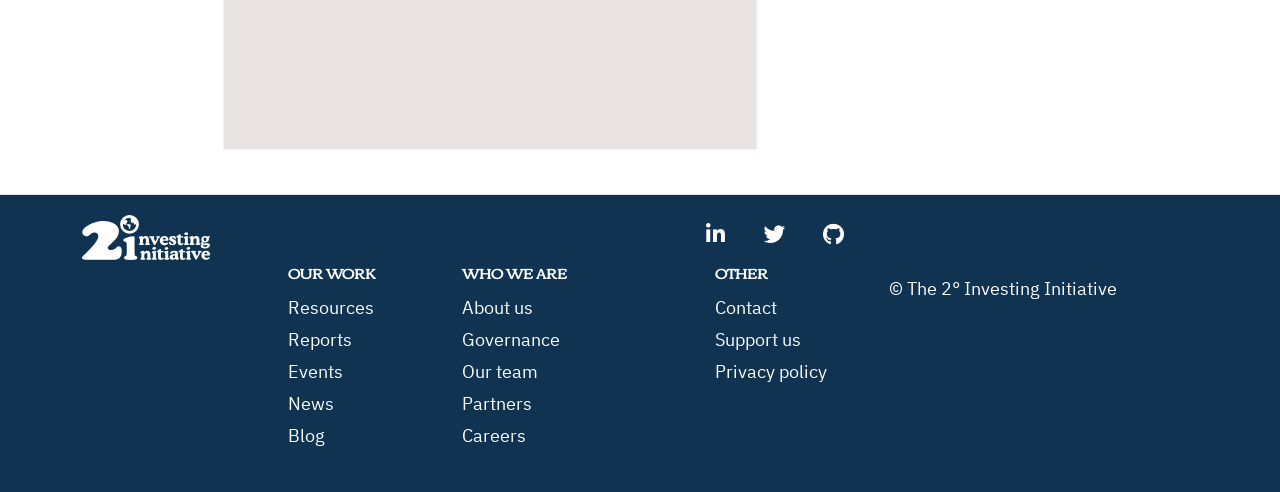
==== commit 2ea6888d: "Built site for r2dii.colours: 0.0.0.9000@ffcb548" ====
--- a/index.html
+++ b/index.html
@@ -12,7 +12,7 @@
 <link rel="icon" type="image/png" sizes="16x16" href="/favicon-16x16.png">
 <link rel="icon" type="image/png" sizes="32x32" href="/favicon-32x32.png">
 <link rel="apple-touch-icon" type="image/png" sizes="180x180" href="/apple-touch-icon.png">
-<script src="deps/jquery-3.5.1/jquery-3.5.1.min.js"></script><meta name="viewport" content="width=device-width, initial-scale=1, shrink-to-fit=no">
+<script src="deps/jquery-3.6.0/jquery-3.6.0.min.js"></script><meta name="viewport" content="width=device-width, initial-scale=1, shrink-to-fit=no">
 <link href="deps/bootstrap-5.1.0/bootstrap.min.css" rel="stylesheet">
 <script src="deps/bootstrap-5.1.0/bootstrap.bundle.min.js"></script><link href="deps/_IBM%20Plex%20Sans-0.4.0/font.css" rel="stylesheet">
 <link href="deps/_Corben-0.4.0/font.css" rel="stylesheet">
@@ -60,37 +60,29 @@
 </nav><div class="container template-home">
 <div class="row">
   <main id="main" class="col-md-9"><div class="section level1">
-<div class="page-header"><h1 id="r2diicolours-">r2dii.colours
-<a href="https://github.com/2DegreesInvesting/r2dii.colours" class="external-link"><img src="https://imgur.com/A5ASZPE.png" align="right" style="height:43px;"></a>
+<div class="page-header"><h1 id="r2diicolours-">r2dii.colours <a href="https://github.com/2DegreesInvesting/r2dii.colours" class="external-link"><img src="https://imgur.com/A5ASZPE.png" align="right" style="height:43px;"></a>
 <a class="anchor" aria-label="anchor" href="#r2diicolours-"></a>
 </h1></div>
 <!-- badges: start -->
 
-<p>The goal of <code>r2dii.colours</code> is to provide you with an easy
-access to colours from palettes created for different research streams
-within 2DII.</p>
+<p>The goal of <code>r2dii.colours</code> is to provide you with an easy access to colours from palettes created for different research streams within 2DII.</p>
 <div class="section level2">
 <h2 id="installation">Installation<a class="anchor" aria-label="anchor" href="#installation"></a>
 </h2>
 <p>You can install the development version from GitHub with:</p>
 <div class="sourceCode" id="cb1"><pre class="downlit sourceCode r">
 <code class="sourceCode R"><span class="co"># install.packages("devtools")</span>
-<span class="fu">devtools</span><span class="fu">::</span><span class="fu"><a href="https://devtools.r-lib.org/reference/remote-reexports.html" class="external-link">install_github</a></span><span class="op">(</span><span class="st">"2DegreesInvesting/r2dii.colours"</span><span class="op">)</span></code></pre></div>
+<span class="fu">devtools</span><span class="fu">::</span><span class="fu">install_github</span><span class="op">(</span><span class="st">"2DegreesInvesting/r2dii.colours"</span><span class="op">)</span></code></pre></div>
 </div>
 <div class="section level2">
 <h2 id="examples">Examples<a class="anchor" aria-label="anchor" href="#examples"></a>
 </h2>
-<p>The <code>r2dii.colours</code> package can be used to retrieve 2DII
-colour palettes or to retieve the hex codes of particular colours from a
-palette.</p>
+<p>The <code>r2dii.colours</code> package can be used to retrieve 2DII colour palettes or to retieve the hex codes of particular colours from a palette.</p>
 <div class="sourceCode" id="cb2"><pre class="downlit sourceCode r">
 <code class="sourceCode R"><span class="kw"><a href="https://rdrr.io/r/base/library.html" class="external-link">library</a></span><span class="op">(</span><span class="va"><a href="https://cran.r-project.org/package=munsell" class="external-link">munsell</a></span><span class="op">)</span>
 <span class="kw"><a href="https://rdrr.io/r/base/library.html" class="external-link">library</a></span><span class="op">(</span><span class="va"><a href="https://ggplot2.tidyverse.org" class="external-link">ggplot2</a></span><span class="op">)</span>
 <span class="kw"><a href="https://rdrr.io/r/base/library.html" class="external-link">library</a></span><span class="op">(</span><span class="va"><a href="https://2degreesinvesting.github.io/r2dii.colours">r2dii.colours</a></span><span class="op">)</span></code></pre></div>
-<p>For example, you can retrieve the 2DII plots colour palette and use
-it’s ‘hex’ column to define the values of the ‘colour’ aesthetic of your
-ggplot (the first two colours in the palette are used as line colours in
-this case).</p>
+<p>For example, you can retrieve the 2DII plots colour palette and use it’s ‘hex’ column to define the values of the ‘colour’ aesthetic of your ggplot (the first two colours in the palette are used as line colours in this case).</p>
 <div class="sourceCode" id="cb3"><pre class="downlit sourceCode r">
 <code class="sourceCode R"><span class="co"># The palette dataset</span>
 <span class="va">palette_2dii_plot</span>
@@ -116,9 +108,7 @@
   <span class="fu"><a href="https://ggplot2.tidyverse.org/reference/geom_path.html" class="external-link">geom_line</a></span><span class="op">(</span><span class="op">)</span> <span class="op">+</span>
   <span class="fu"><a href="https://ggplot2.tidyverse.org/reference/scale_manual.html" class="external-link">scale_colour_manual</a></span><span class="op">(</span>values <span class="op">=</span> <span class="va">palette_2dii_plot</span><span class="op">$</span><span class="va">hex</span><span class="op">)</span></code></pre></div>
 <p><img src="reference/figures/README-unnamed-chunk-2-1.png" width="100%" style="display: block; margin: auto auto auto 0;"></p>
-<p>Or you can retrieve the hex codes from a particular palette using the
-<code>get_colours</code> function and use only these specific colours
-(in the specific order) in your plot.</p>
+<p>Or you can retrieve the hex codes from a particular palette using the <code>get_colours</code> function and use only these specific colours (in the specific order) in your plot.</p>
 <div class="sourceCode" id="cb4"><pre class="downlit sourceCode r">
 <code class="sourceCode R"><span class="co"># Retrieve the colours in chosen order</span>
 <span class="va">colours</span> <span class="op">&lt;-</span> <span class="fu"><a href="reference/get_colours.html">get_colours</a></span><span class="op">(</span>
@@ -135,20 +125,15 @@
 <div class="section level2">
 <h2 id="available-colour-palettes">Available colour palettes<a class="anchor" aria-label="anchor" href="#available-colour-palettes"></a>
 </h2>
-<p>The colour palettes available in <code>r2dii.colours</code> package
-are displayed below using <code>munsell</code> package for convenient
-hex code colour display. For the colour labels please investigate the
-palette datasets as shown in the example above.</p>
+<p>The colour palettes available in <code>r2dii.colours</code> package are displayed below using <code>munsell</code> package for convenient hex code colour display. For the colour labels please investigate the palette datasets as shown in the example above.</p>
 <div class="section level3">
 <h3 id="2dii-palettes">2DII palettes<a class="anchor" aria-label="anchor" href="#2dii-palettes"></a>
 </h3>
-<p>Extended organization colour palette that can be used for
-plotting.</p>
+<p>Extended organization colour palette that can be used for plotting.</p>
 <div class="sourceCode" id="cb5"><pre class="downlit sourceCode r">
 <code class="sourceCode R"><span class="fu">munsell</span><span class="fu">::</span><span class="fu"><a href="https://rdrr.io/pkg/munsell/man/plot_hex.html" class="external-link">plot_hex</a></span><span class="op">(</span><span class="va">palette_2dii_plot</span><span class="op">$</span><span class="va">hex</span><span class="op">)</span></code></pre></div>
 <p><img src="reference/figures/README-unnamed-chunk-4-1.png" width="100%" style="display: block; margin: auto auto auto 0;"></p>
-<p>Sector colours (aligned with the <a href="https://2degreesinvesting.github.io/SampleReports/SampleGeneralReport/index.html" class="external-link">PACTA
-interactive report</a>).</p>
+<p>Sector colours (aligned with the <a href="https://2degreesinvesting.github.io/SampleReports/SampleGeneralReport/index.html" class="external-link">PACTA interactive report</a>).</p>
 <div class="sourceCode" id="cb6"><pre class="downlit sourceCode r">
 <code class="sourceCode R"><span class="fu">munsell</span><span class="fu">::</span><span class="fu"><a href="https://rdrr.io/pkg/munsell/man/plot_hex.html" class="external-link">plot_hex</a></span><span class="op">(</span><span class="va">palette_2dii_sector</span><span class="op">$</span><span class="va">hex</span><span class="op">)</span></code></pre></div>
 <p><img src="reference/figures/README-unnamed-chunk-5-1.png" width="100%" style="display: block; margin: auto auto auto 0;"></p>
@@ -180,8 +165,7 @@
 <div class="sourceCode" id="cb12"><pre class="downlit sourceCode r">
 <code class="sourceCode R"><span class="fu">munsell</span><span class="fu">::</span><span class="fu"><a href="https://rdrr.io/pkg/munsell/man/plot_hex.html" class="external-link">plot_hex</a></span><span class="op">(</span><span class="va">palette_1in1000_plot</span><span class="op">$</span><span class="va">hex</span><span class="op">)</span></code></pre></div>
 <p><img src="reference/figures/README-unnamed-chunk-11-1.png" width="100%" style="display: block; margin: auto auto auto 0;"></p>
-<p>Colour palette that can be used for differentiating between ‘good’,
-‘bad’ and ‘neutral’ outcomes.</p>
+<p>Colour palette that can be used for differentiating between ‘good’, ‘bad’ and ‘neutral’ outcomes.</p>
 <div class="sourceCode" id="cb13"><pre class="downlit sourceCode r">
 <code class="sourceCode R"><span class="fu">munsell</span><span class="fu">::</span><span class="fu"><a href="https://rdrr.io/pkg/munsell/man/plot_hex.html" class="external-link">plot_hex</a></span><span class="op">(</span><span class="va">palette_1in1000_goodbad</span><span class="op">$</span><span class="va">hex</span><span class="op">)</span></code></pre></div>
 <p><img src="reference/figures/README-unnamed-chunk-12-1.png" width="100%" style="display: block; margin: auto auto auto 0;"></p>
